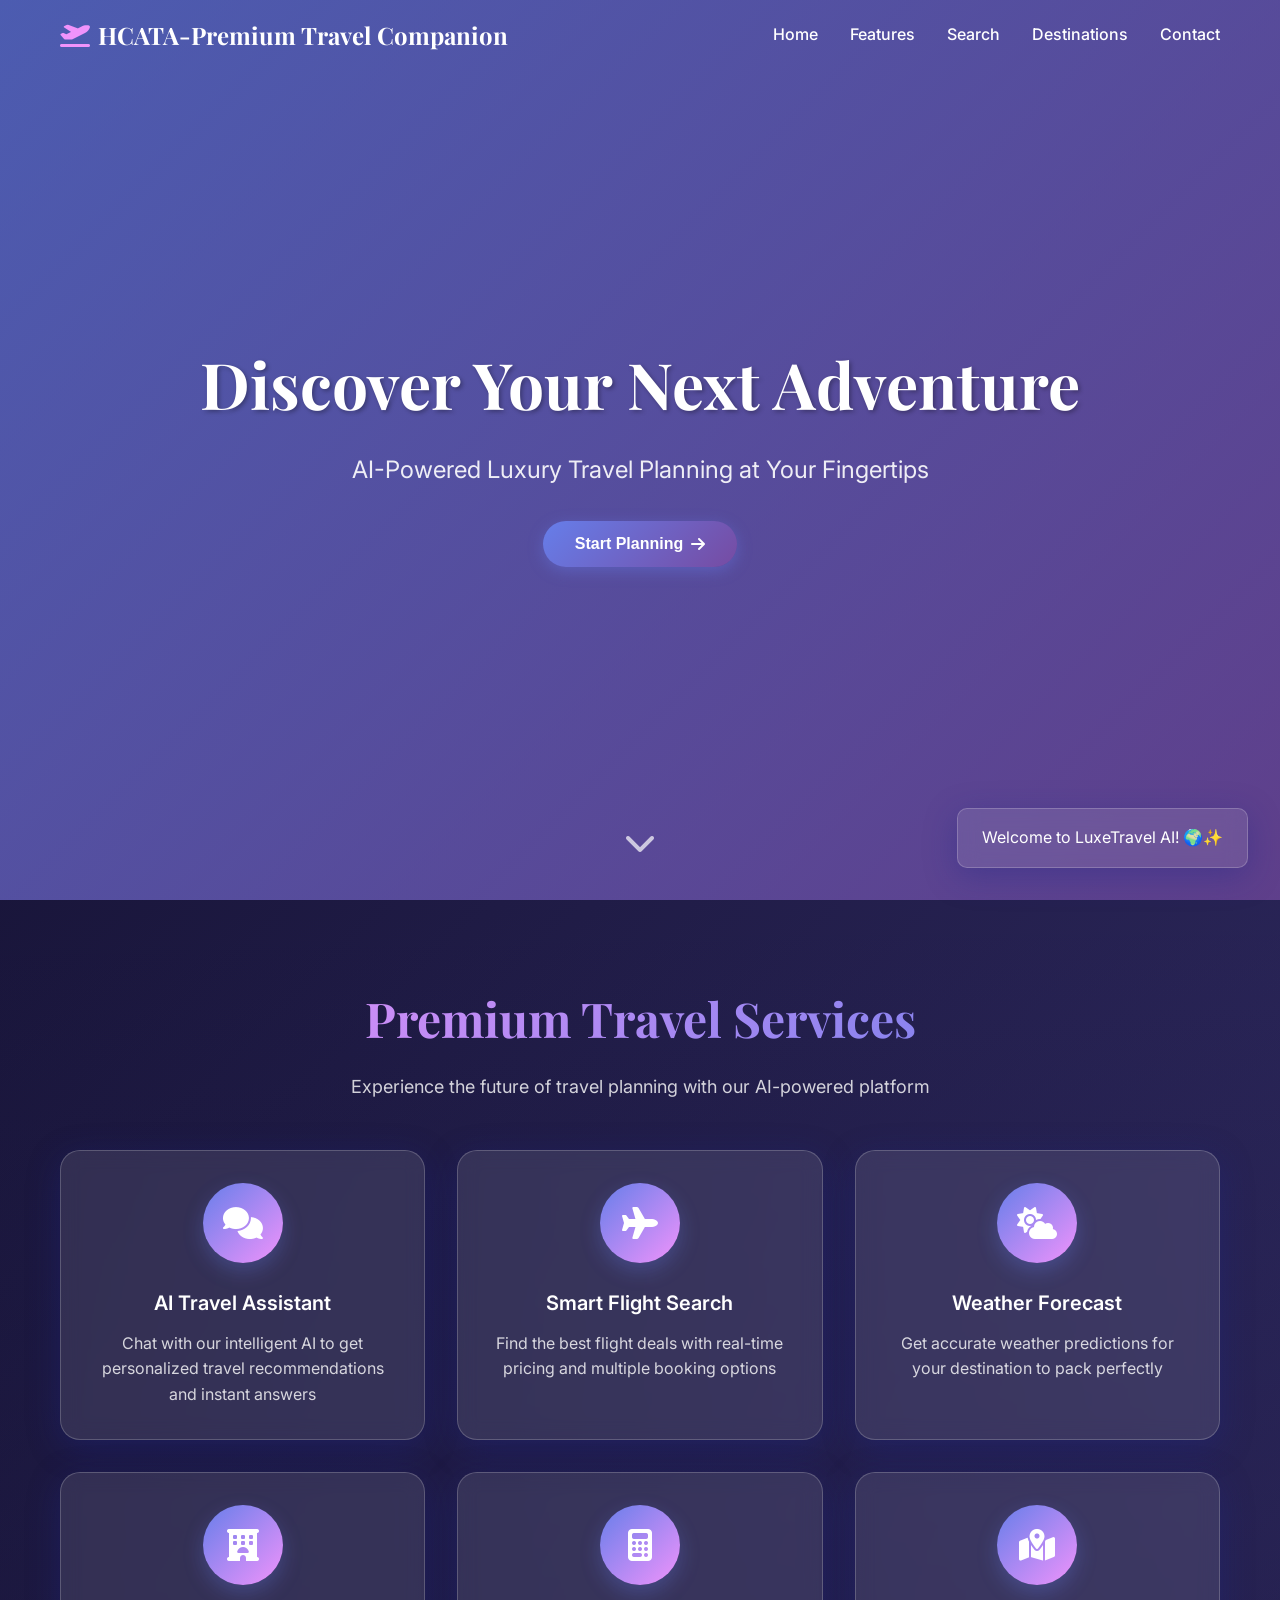
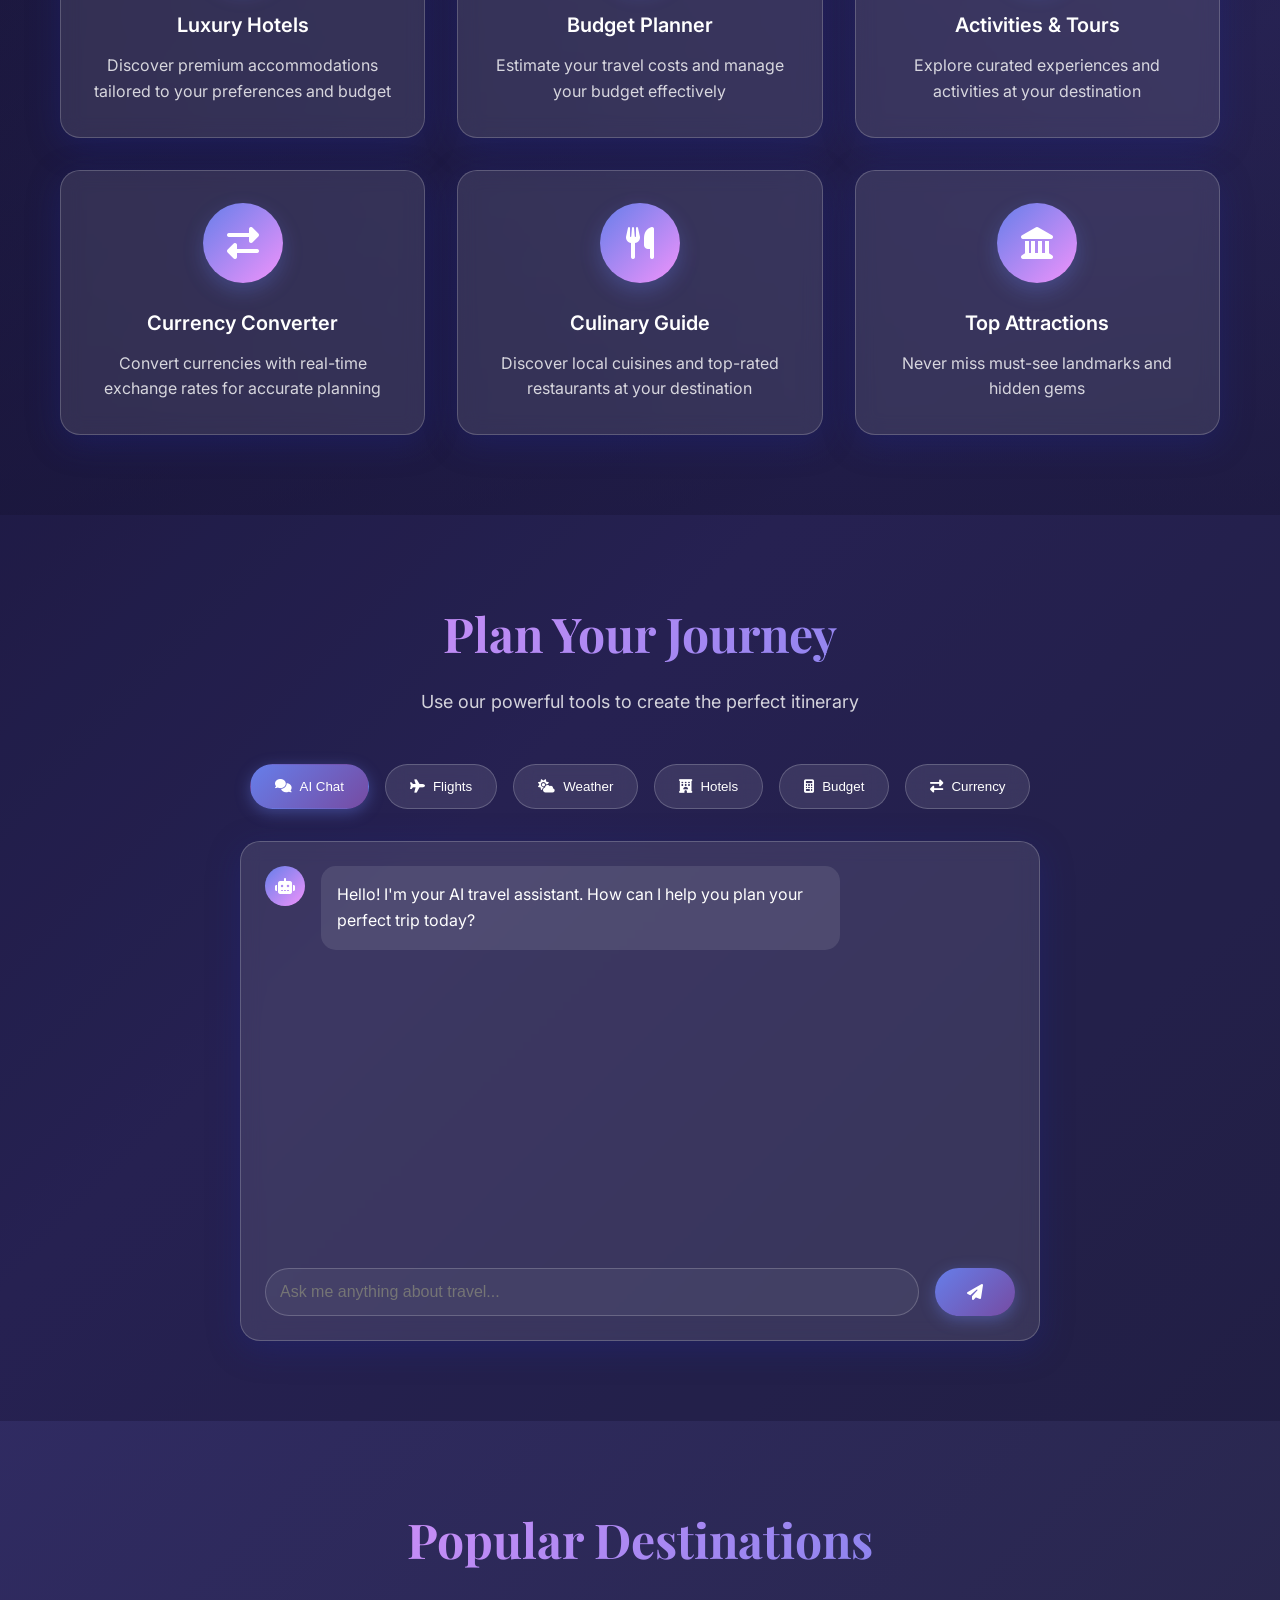
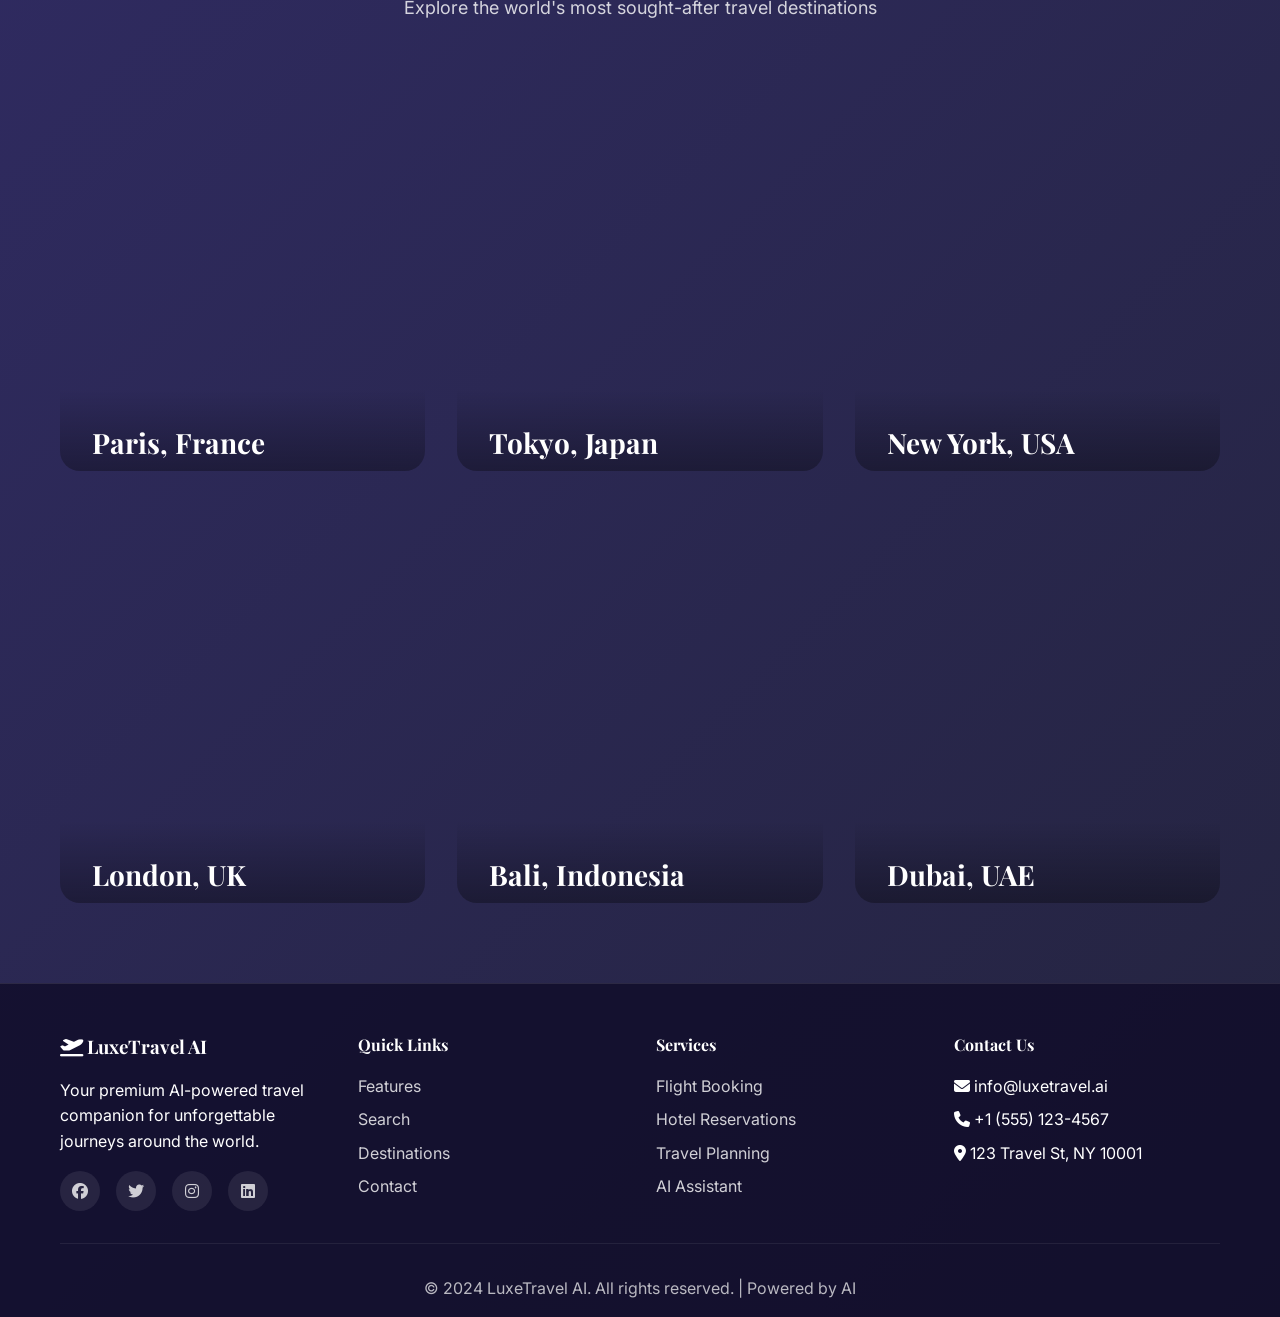
==== index.html @ b3cd2a7c "first commit" ====
<!DOCTYPE html>
<html lang="en">

<head>
    <meta charset="UTF-8">
    <meta name="viewport" content="width=device-width, initial-scale=1.0">
    <title>HCATA- Premium Travel Companion</title>

    <!-- Google Fonts -->
    <link rel="preconnect" href="https://fonts.googleapis.com">
    <link rel="preconnect" href="https://fonts.gstatic.com" crossorigin>
    <link
        href="https://fonts.googleapis.com/css2?family=Playfair+Display:wght@400;500;600;700&family=Inter:wght@300;400;500;600;700&display=swap"
        rel="stylesheet">

    <!-- Font Awesome -->
    <link rel="stylesheet" href="https://cdnjs.cloudflare.com/ajax/libs/font-awesome/6.4.0/css/all.min.css">

    <link rel="stylesheet" href="assets/css/styles.css">
</head>

<body>
    <!-- Navigation -->
    <nav class="navbar" id="navbar">
        <div class="nav-container">
            <div class="nav-logo">
                <i class="fas fa-plane-departure"></i>
                <span>HCATA-Premium Travel Companion</span>
            </div>
            <ul class="nav-menu" id="navMenu">
                <li><a href="#home" class="nav-link">Home</a></li>
                <li><a href="#features" class="nav-link">Features</a></li>
                <li><a href="#search" class="nav-link">Search</a></li>
                <li><a href="#destinations" class="nav-link">Destinations</a></li>
                <li><a href="#contact" class="nav-link">Contact</a></li>
            </ul>
            <div class="nav-toggle" id="navToggle">
                <i class="fas fa-bars"></i>
            </div>
        </div>
    </nav>

    <!-- Hero Section -->
    <section class="hero" id="home">
        <div class="hero-video">
            <video autoplay muted loop playsinline>
                <source src="https://cdn.coverr.co/videos/coverr-aerial-view-of-beautiful-resort-4739/1080p.mp4"
                    type="video/mp4">
            </video>
            <div class="hero-overlay"></div>
        </div>
        <div class="hero-content">
            <h1 class="hero-title">Discover Your Next Adventure</h1>
            <p class="hero-subtitle">AI-Powered Luxury Travel Planning at Your Fingertips</p>
            <button class="btn btn-primary" onclick="scrollToSection('search')">
                Start Planning <i class="fas fa-arrow-right"></i>
            </button>
        </div>
        <div class="scroll-indicator">
            <i class="fas fa-chevron-down"></i>
        </div>
    </section>

    <!-- Features Section -->
    <section class="features" id="features">
        <div class="container">
            <div class="section-header">
                <h2 class="section-title">Premium Travel Services</h2>
                <p class="section-subtitle">Experience the future of travel planning with our AI-powered platform</p>
            </div>

            <div class="features-grid">
                <!-- Chat Agent -->
                <div class="feature-card glass">
                    <div class="feature-icon">
                        <i class="fas fa-comments"></i>
                    </div>
                    <h3>AI Travel Assistant</h3>
                    <p>Chat with our intelligent AI to get personalized travel recommendations and instant answers</p>
                </div>

                <!-- Flight Search -->
                <div class="feature-card glass">
                    <div class="feature-icon">
                        <i class="fas fa-plane"></i>
                    </div>
                    <h3>Smart Flight Search</h3>
                    <p>Find the best flight deals with real-time pricing and multiple booking options</p>
                </div>

                <!-- Weather -->
                <div class="feature-card glass">
                    <div class="feature-icon">
                        <i class="fas fa-cloud-sun"></i>
                    </div>
                    <h3>Weather Forecast</h3>
                    <p>Get accurate weather predictions for your destination to pack perfectly</p>
                </div>

                <!-- Hotels -->
                <div class="feature-card glass">
                    <div class="feature-icon">
                        <i class="fas fa-hotel"></i>
                    </div>
                    <h3>Luxury Hotels</h3>
                    <p>Discover premium accommodations tailored to your preferences and budget</p>
                </div>

                <!-- Budget -->
                <div class="feature-card glass">
                    <div class="feature-icon">
                        <i class="fas fa-calculator"></i>
                    </div>
                    <h3>Budget Planner</h3>
                    <p>Estimate your travel costs and manage your budget effectively</p>
                </div>

                <!-- Activities -->
                <div class="feature-card glass">
                    <div class="feature-icon">
                        <i class="fas fa-map-marked-alt"></i>
                    </div>
                    <h3>Activities & Tours</h3>
                    <p>Explore curated experiences and activities at your destination</p>
                </div>

                <!-- Currency -->
                <div class="feature-card glass">
                    <div class="feature-icon">
                        <i class="fas fa-exchange-alt"></i>
                    </div>
                    <h3>Currency Converter</h3>
                    <p>Convert currencies with real-time exchange rates for accurate planning</p>
                </div>

                <!-- Cuisine -->
                <div class="feature-card glass">
                    <div class="feature-icon">
                        <i class="fas fa-utensils"></i>
                    </div>
                    <h3>Culinary Guide</h3>
                    <p>Discover local cuisines and top-rated restaurants at your destination</p>
                </div>

                <!-- Attractions -->
                <div class="feature-card glass">
                    <div class="feature-icon">
                        <i class="fas fa-landmark"></i>
                    </div>
                    <h3>Top Attractions</h3>
                    <p>Never miss must-see landmarks and hidden gems</p>
                </div>
            </div>
        </div>
    </section>

    <!-- Search Hub Section -->
    <section class="search-hub" id="search">
        <div class="container">
            <div class="section-header">
                <h2 class="section-title">Plan Your Journey</h2>
                <p class="section-subtitle">Use our powerful tools to create the perfect itinerary</p>
            </div>

            <!-- Tab Navigation -->
            <div class="tabs">
                <button class="tab-btn active" data-tab="chat">
                    <i class="fas fa-comments"></i> AI Chat
                </button>
                <button class="tab-btn" data-tab="flights">
                    <i class="fas fa-plane"></i> Flights
                </button>
                <button class="tab-btn" data-tab="weather">
                    <i class="fas fa-cloud-sun"></i> Weather
                </button>
                <button class="tab-btn" data-tab="hotels">
                    <i class="fas fa-hotel"></i> Hotels
                </button>
                <button class="tab-btn" data-tab="budget">
                    <i class="fas fa-calculator"></i> Budget
                </button>
                <button class="tab-btn" data-tab="currency">
                    <i class="fas fa-exchange-alt"></i> Currency
                </button>
            </div>

            <!-- Tab Content -->
            <div class="tab-content-container">
                <!-- Chat Tab -->
                <div class="tab-content active" id="chat-tab">
                    <div class="chat-container glass">
                        <div class="chat-messages" id="chatMessages">
                            <div class="chat-message bot">
                                <div class="message-avatar">
                                    <i class="fas fa-robot"></i>
                                </div>
                                <div class="message-content">
                                    <p>Hello! I'm your AI travel assistant. How can I help you plan your perfect trip
                                        today?</p>
                                </div>
                            </div>
                        </div>
                        <div class="chat-input-container">
                            <input type="text" id="chatInput" placeholder="Ask me anything about travel..."
                                class="chat-input">
                            <button class="btn btn-primary" onclick="sendChatMessage()">
                                <i class="fas fa-paper-plane"></i>
                            </button>
                        </div>
                    </div>
                </div>

                <!-- Flights Tab -->
                <div class="tab-content" id="flights-tab">
                    <div class="search-card glass">
                        <form id="flightForm" onsubmit="searchFlights(event)">
                            <div class="form-grid">
                                <div class="form-group">
                                    <label><i class="fas fa-plane-departure"></i> From</label>
                                    <input type="text" id="flightFrom" placeholder="New York" required>
                                </div>
                                <div class="form-group">
                                    <label><i class="fas fa-plane-arrival"></i> To</label>
                                    <input type="text" id="flightTo" placeholder="Paris" required>
                                </div>
                                <div class="form-group">
                                    <label><i class="fas fa-calendar"></i> Date</label>
                                    <input type="date" id="flightDate" required>
                                </div>
                                <div class="form-group">
                                    <label><i class="fas fa-users"></i> Passengers</label>
                                    <input type="number" id="flightPassengers" value="1" min="1" max="9">
                                </div>
                            </div>
                            <button type="submit" class="btn btn-primary btn-block">
                                <i class="fas fa-search"></i> Search Flights
                            </button>
                        </form>
                        <div id="flightResults" class="results-container"></div>
                    </div>
                </div>

                <!-- Weather Tab -->
                <div class="tab-content" id="weather-tab">
                    <div class="search-card glass">
                        <form id="weatherForm" onsubmit="getWeather(event)">
                            <div class="form-group">
                                <label><i class="fas fa-map-marker-alt"></i> Destination</label>
                                <input type="text" id="weatherCity" placeholder="Enter city name" required>
                            </div>
                            <button type="submit" class="btn btn-primary btn-block">
                                <i class="fas fa-search"></i> Get Weather
                            </button>
                        </form>
                        <div id="weatherResults" class="results-container"></div>
                    </div>
                </div>

                <!-- Hotels Tab -->
                <div class="tab-content" id="hotels-tab">
                    <div class="search-card glass">
                        <form id="hotelForm" onsubmit="searchHotels(event)">
                            <div class="form-grid">
                                <div class="form-group">
                                    <label><i class="fas fa-map-marker-alt"></i> City</label>
                                    <input type="text" id="hotelCity" placeholder="Paris" required>
                                </div>
                                <div class="form-group">
                                    <label><i class="fas fa-calendar-check"></i> Check-in</label>
                                    <input type="date" id="hotelCheckin" required>
                                </div>
                                <div class="form-group">
                                    <label><i class="fas fa-calendar-times"></i> Check-out</label>
                                    <input type="date" id="hotelCheckout" required>
                                </div>
                                <div class="form-group">
                                    <label><i class="fas fa-users"></i> Guests</label>
                                    <input type="number" id="hotelGuests" value="2" min="1" max="10">
                                </div>
                            </div>
                            <button type="submit" class="btn btn-primary btn-block">
                                <i class="fas fa-search"></i> Search Hotels
                            </button>
                        </form>
                        <div id="hotelResults" class="results-container"></div>
                    </div>
                </div>

                <!-- Budget Tab -->
                <div class="tab-content" id="budget-tab">
                    <div class="search-card glass">
                        <form id="budgetForm" onsubmit="calculateBudget(event)">
                            <div class="form-grid">
                                <div class="form-group">
                                    <label><i class="fas fa-map-marker-alt"></i> Destination</label>
                                    <input type="text" id="budgetDest" placeholder="Paris" required>
                                </div>
                                <div class="form-group">
                                    <label><i class="fas fa-calendar"></i> Days</label>
                                    <input type="number" id="budgetDays" value="7" min="1" max="30">
                                </div>
                                <div class="form-group full-width">
                                    <label><i class="fas fa-star"></i> Budget Level</label>
                                    <select id="budgetLevel">
                                        <option value="Budget">Budget</option>
                                        <option value="Moderate" selected>Moderate</option>
                                        <option value="Luxury">Luxury</option>
                                    </select>
                                </div>
                            </div>
                            <button type="submit" class="btn btn-primary btn-block">
                                <i class="fas fa-calculator"></i> Calculate Budget
                            </button>
                        </form>
                        <div id="budgetResults" class="results-container"></div>
                    </div>
                </div>

                <!-- Currency Tab -->
                <div class="tab-content" id="currency-tab">
                    <div class="search-card glass">
                        <form id="currencyForm" onsubmit="convertCurrency(event)">
                            <div class="form-grid">
                                <div class="form-group">
                                    <label><i class="fas fa-dollar-sign"></i> Amount</label>
                                    <input type="number" id="currencyAmount" value="100" min="0" step="0.01" required>
                                </div>
                                <div class="form-group">
                                    <label><i class="fas fa-money-bill"></i> From</label>
                                    <select id="currencyFrom">
                                        <option value="USD" selected>USD</option>
                                        <option value="EUR">EUR</option>
                                        <option value="GBP">GBP</option>
                                        <option value="JPY">JPY</option>
                                        <option value="INR">INR</option>
                                        <option value="AUD">AUD</option>
                                        <option value="CAD">CAD</option>
                                    </select>
                                </div>
                                <div class="form-group">
                                    <label><i class="fas fa-exchange-alt"></i> To</label>
                                    <select id="currencyTo">
                                        <option value="USD">USD</option>
                                        <option value="EUR" selected>EUR</option>
                                        <option value="GBP">GBP</option>
                                        <option value="JPY">JPY</option>
                                        <option value="INR">INR</option>
                                        <option value="AUD">AUD</option>
                                        <option value="CAD">CAD</option>
                                    </select>
                                </div>
                            </div>
                            <button type="submit" class="btn btn-primary btn-block">
                                <i class="fas fa-exchange-alt"></i> Convert
                            </button>
                        </form>
                        <div id="currencyResults" class="results-container"></div>
                    </div>
                </div>
            </div>
        </div>
    </section>

    <!-- Destinations Section -->
    <section class="destinations" id="destinations">
        <div class="container">
            <div class="section-header">
                <h2 class="section-title">Popular Destinations</h2>
                <p class="section-subtitle">Explore the world's most sought-after travel destinations</p>
            </div>

            <div class="destinations-grid">
                <div class="destination-card"
                    style="background-image: url('https://images.unsplash.com/photo-1502602898657-3e91760cbb34?w=800');">
                    <div class="destination-overlay">
                        <h3>Paris, France</h3>
                        <p>The City of Light</p>
                        <button class="btn btn-secondary" onclick="exploreDestination('Paris')">Explore</button>
                    </div>
                </div>

                <div class="destination-card"
                    style="background-image: url('https://images.unsplash.com/photo-1513407030348-c983a97b98d8?w=800');">
                    <div class="destination-overlay">
                        <h3>Tokyo, Japan</h3>
                        <p>Where Tradition Meets Future</p>
                        <button class="btn btn-secondary" onclick="exploreDestination('Tokyo')">Explore</button>
                    </div>
                </div>

                <div class="destination-card"
                    style="background-image: url('https://images.unsplash.com/photo-1485738422979-f5c462d49f74?w=800');">
                    <div class="destination-overlay">
                        <h3>New York, USA</h3>
                        <p>The City That Never Sleeps</p>
                        <button class="btn btn-secondary" onclick="exploreDestination('New York')">Explore</button>
                    </div>
                </div>

                <div class="destination-card"
                    style="background-image: url('https://images.unsplash.com/photo-1513635269975-59663e0ac1ad?w=800');">
                    <div class="destination-overlay">
                        <h3>London, UK</h3>
                        <p>Royal Heritage & Modern Culture</p>
                        <button class="btn btn-secondary" onclick="exploreDestination('London')">Explore</button>
                    </div>
                </div>

                <div class="destination-card"
                    style="background-image: url('https://images.unsplash.com/photo-1537996194471-e657df975ab4?w=800');">
                    <div class="destination-overlay">
                        <h3>Bali, Indonesia</h3>
                        <p>Tropical Paradise</p>
                        <button class="btn btn-secondary" onclick="exploreDestination('Bali')">Explore</button>
                    </div>
                </div>

                <div class="destination-card"
                    style="background-image: url('https://images.unsplash.com/photo-1512453979798-5ea266f8880c?w=800');">
                    <div class="destination-overlay">
                        <h3>Dubai, UAE</h3>
                        <p>Luxury & Innovation</p>
                        <button class="btn btn-secondary" onclick="exploreDestination('Dubai')">Explore</button>
                    </div>
                </div>
            </div>
        </div>
    </section>

    <!-- Footer -->
    <footer class="footer" id="contact">
        <div class="container">
            <div class="footer-content">
                <div class="footer-section">
                    <h3><i class="fas fa-plane-departure"></i> LuxeTravel AI</h3>
                    <p>Your premium AI-powered travel companion for unforgettable journeys around the world.</p>
                    <div class="social-links">
                        <a href="#"><i class="fab fa-facebook"></i></a>
                        <a href="#"><i class="fab fa-twitter"></i></a>
                        <a href="#"><i class="fab fa-instagram"></i></a>
                        <a href="#"><i class="fab fa-linkedin"></i></a>
                    </div>
                </div>

                <div class="footer-section">
                    <h4>Quick Links</h4>
                    <ul>
                        <li><a href="#features">Features</a></li>
                        <li><a href="#search">Search</a></li>
                        <li><a href="#destinations">Destinations</a></li>
                        <li><a href="#contact">Contact</a></li>
                    </ul>
                </div>

                <div class="footer-section">
                    <h4>Services</h4>
                    <ul>
                        <li><a href="#search">Flight Booking</a></li>
                        <li><a href="#search">Hotel Reservations</a></li>
                        <li><a href="#search">Travel Planning</a></li>
                        <li><a href="#search">AI Assistant</a></li>
                    </ul>
                </div>

                <div class="footer-section">
                    <h4>Contact Us</h4>
                    <ul>
                        <li><i class="fas fa-envelope"></i> info@luxetravel.ai</li>
                        <li><i class="fas fa-phone"></i> +1 (555) 123-4567</li>
                        <li><i class="fas fa-map-marker-alt"></i> 123 Travel St, NY 10001</li>
                    </ul>
                </div>
            </div>

            <div class="footer-bottom">
                <p>&copy; 2024 LuxeTravel AI. All rights reserved. | Powered by AI</p>
            </div>
        </div>
    </footer>

    <!-- Loading Overlay -->
    <div class="loading-overlay" id="loadingOverlay">
        <div class="loader"></div>
    </div>

    <!-- Toast Notification -->
    <div class="toast" id="toast"></div>

    <script src="assets/js/app.js"></script>
</body>

</html>
---- assets/css/styles.css ----
/* ==================== CSS Variables ==================== */
:root {
    --primary-color: #667eea;
    --secondary-color: #764ba2;
    --accent-color: #f093fb;
    --dark-bg: #0f0c29;
    --dark-purple: #1a1a2e;
    --text-light: #ffffff;
    --text-dark: #333333;
    --glass-bg: rgba(255, 255, 255, 0.1);
    --glass-border: rgba(255, 255, 255, 0.2);
    --shadow: 0 8px 32px 0 rgba(31, 38, 135, 0.37);
    --transition: all 0.3s cubic-bezier(0.4, 0, 0.2, 1);
}

/* ==================== Reset & Base ==================== */
* {
    margin: 0;
    padding: 0;
    box-sizing: border-box;
}

html {
    scroll-behavior: smooth;
}

body {
    font-family: 'Inter', sans-serif;
    background: linear-gradient(135deg, #0f0c29 0%, #302b63 50%, #24243e 100%);
    color: var(--text-light);
    line-height: 1.6;
    overflow-x: hidden;
}

.container {
    max-width: 1200px;
    margin: 0 auto;
    padding: 0 20px;
}

/* ==================== Glassmorphism ==================== */
.glass {
    background: var(--glass-bg);
    backdrop-filter: blur(10px);
    -webkit-backdrop-filter: blur(10px);
    border: 1px solid var(--glass-border);
    box-shadow: var(--shadow);
}

/* ==================== Navigation ==================== */
.navbar {
    position: fixed;
    top: 0;
    left: 0;
    right: 0;
    z-index: 1000;
    padding: 1rem 0;
    transition: var(--transition);
    background: transparent;
}

.navbar.scrolled {
    background: rgba(15, 12, 41, 0.95);
    backdrop-filter: blur(10px);
    box-shadow: 0 4px 20px rgba(0, 0, 0, 0.3);
}

.nav-container {
    max-width: 1200px;
    margin: 0 auto;
    padding: 0 20px;
    display: flex;
    justify-content: space-between;
    align-items: center;
}

.nav-logo {
    font-family: 'Playfair Display', serif;
    font-size: 1.5rem;
    font-weight: 700;
    display: flex;
    align-items: center;
    gap: 0.5rem;
    color: var(--text-light);
}

.nav-logo i {
    color: var(--accent-color);
}

.nav-menu {
    display: flex;
    list-style: none;
    gap: 2rem;
}

.nav-link {
    color: var(--text-light);
    text-decoration: none;
    font-weight: 500;
    transition: var(--transition);
    position: relative;
}

.nav-link::after {
    content: '';
    position: absolute;
    bottom: -5px;
    left: 0;
    width: 0;
    height: 2px;
    background: linear-gradient(90deg, var(--primary-color), var(--accent-color));
    transition: var(--transition);
}

.nav-link:hover::after {
    width: 100%;
}

.nav-toggle {
    display: none;
    font-size: 1.5rem;
    cursor: pointer;
}

/* ==================== Hero Section ==================== */
.hero {
    position: relative;
    height: 100vh;
    display: flex;
    align-items: center;
    justify-content: center;
    overflow: hidden;
}

.hero-video {
    position: absolute;
    top: 0;
    left: 0;
    width: 100%;
    height: 100%;
    z-index: 0;
}

.hero-video video {
    width: 100%;
    height: 100%;
    object-fit: cover;
}

.hero-overlay {
    position: absolute;
    top: 0;
    left: 0;
    width: 100%;
    height: 100%;
    background: linear-gradient(135deg, rgba(102, 126, 234, 0.7) 0%, rgba(118, 75, 162, 0.7) 100%);
}

.hero-content {
    position: relative;
    z-index: 1;
    text-align: center;
    padding: 2rem;
    animation: fadeInUp 1s ease-out;
}

.hero-title {
    font-family: 'Playfair Display', serif;
    font-size: clamp(2.5rem, 6vw, 4rem);
    font-weight: 700;
    margin-bottom: 1rem;
    text-shadow: 2px 2px 4px rgba(0, 0, 0, 0.3);
}

.hero-subtitle {
    font-size: clamp(1rem, 2vw, 1.5rem);
    margin-bottom: 2rem;
    opacity: 0.9;
}

.scroll-indicator {
    position: absolute;
    bottom: 2rem;
    left: 50%;
    transform: translateX(-50%);
    animation: bounce 2s infinite;
    font-size: 2rem;
    opacity: 0.7;
}

/* ==================== Buttons ==================== */
.btn {
    padding: 0.875rem 2rem;
    border: none;
    border-radius: 50px;
    font-size: 1rem;
    font-weight: 600;
    cursor: pointer;
    transition: var(--transition);
    display: inline-flex;
    align-items: center;
    gap: 0.5rem;
    text-decoration: none;
}

.btn-primary {
    background: linear-gradient(135deg, var(--primary-color), var(--secondary-color));
    color: var(--text-light);
    box-shadow: 0 4px 15px rgba(102, 126, 234, 0.4);
}

.btn-primary:hover {
    transform: translateY(-2px);
    box-shadow: 0 6px 20px rgba(102, 126, 234, 0.6);
}

.btn-secondary {
    background: rgba(255, 255, 255, 0.2);
    color: var(--text-light);
    backdrop-filter: blur(10px);
    border: 1px solid rgba(255, 255, 255, 0.3);
}

.btn-secondary:hover {
    background: rgba(255, 255, 255, 0.3);
    transform: translateY(-2px);
}

.btn-block {
    width: 100%;
    justify-content: center;
}

/* ==================== Sections ==================== */
section {
    padding: 5rem 0;
}

.section-header {
    text-align: center;
    margin-bottom: 3rem;
}

.section-title {
    font-family: 'Playfair Display', serif;
    font-size: clamp(2rem, 4vw, 3rem);
    margin-bottom: 1rem;
    background: linear-gradient(135deg, var(--accent-color), var(--primary-color));
    -webkit-background-clip: text;
    -webkit-text-fill-color: transparent;
    background-clip: text;
}

.section-subtitle {
    font-size: 1.125rem;
    opacity: 0.8;
    max-width: 600px;
    margin: 0 auto;
}

/* ==================== Features Section ==================== */
.features {
    background: linear-gradient(180deg, transparent 0%, rgba(15, 12, 41, 0.5) 100%);
}

.features-grid {
    display: grid;
    grid-template-columns: repeat(auto-fit, minmax(280px, 1fr));
    gap: 2rem;
}

.feature-card {
    padding: 2rem;
    border-radius: 20px;
    text-align: center;
    transition: var(--transition);
    cursor: pointer;
}

.feature-card:hover {
    transform: translateY(-10px);
    background: rgba(255, 255, 255, 0.15);
}

.feature-icon {
    width: 80px;
    height: 80px;
    margin: 0 auto 1.5rem;
    background: linear-gradient(135deg, var(--primary-color), var(--accent-color));
    border-radius: 50%;
    display: flex;
    align-items: center;
    justify-content: center;
    font-size: 2rem;
    box-shadow: 0 8px 20px rgba(102, 126, 234, 0.3);
}

.feature-card h3 {
    font-size: 1.25rem;
    margin-bottom: 0.75rem;
    font-weight: 600;
}

.feature-card p {
    opacity: 0.8;
    line-height: 1.6;
}

/* ==================== Search Hub ==================== */
.search-hub {
    background: rgba(15, 12, 41, 0.3);
}

.tabs {
    display: flex;
    gap: 1rem;
    margin-bottom: 2rem;
    flex-wrap: wrap;
    justify-content: center;
}

.tab-btn {
    padding: 0.875rem 1.5rem;
    background: var(--glass-bg);
    border: 1px solid var(--glass-border);
    border-radius: 50px;
    color: var(--text-light);
    cursor: pointer;
    transition: var(--transition);
    font-weight: 500;
    display: flex;
    align-items: center;
    gap: 0.5rem;
    backdrop-filter: blur(10px);
}

.tab-btn:hover {
    background: rgba(255, 255, 255, 0.15);
}

.tab-btn.active {
    background: linear-gradient(135deg, var(--primary-color), var(--secondary-color));
    border-color: transparent;
    box-shadow: 0 4px 15px rgba(102, 126, 234, 0.4);
}

.tab-content-container {
    min-height: 400px;
}

.tab-content {
    display: none;
    animation: fadeIn 0.5s ease-out;
}

.tab-content.active {
    display: block;
}

.search-card {
    padding: 2rem;
    border-radius: 20px;
    max-width: 800px;
    margin: 0 auto;
}

/* ==================== Forms ==================== */
.form-grid {
    display: grid;
    grid-template-columns: repeat(auto-fit, minmax(200px, 1fr));
    gap: 1.5rem;
    margin-bottom: 1.5rem;
}

.form-group {
    display: flex;
    flex-direction: column;
}

.form-group.full-width {
    grid-column: 1 / -1;
}

.form-group label {
    margin-bottom: 0.5rem;
    font-weight: 500;
    display: flex;
    align-items: center;
    gap: 0.5rem;
}

.form-group input,
.form-group select {
    padding: 0.875rem;
    border: 1px solid rgba(255, 255, 255, 0.2);
    border-radius: 10px;
    background: rgba(255, 255, 255, 0.05);
    color: var(--text-light);
    font-size: 1rem;
    transition: var(--transition);
}

.form-group input:focus,
.form-group select:focus {
    outline: none;
    border-color: var(--primary-color);
    background: rgba(255, 255, 255, 0.1);
}

.form-group input::placeholder {
    color: rgba(255, 255, 255, 0.5);
}

/* ==================== Chat ==================== */
.chat-container {
    padding: 1.5rem;
    border-radius: 20px;
    max-width: 800px;
    margin: 0 auto;
    height: 500px;
    display: flex;
    flex-direction: column;
}

.chat-messages {
    flex: 1;
    overflow-y: auto;
    margin-bottom: 1rem;
    padding-right: 0.5rem;
}

.chat-message {
    display: flex;
    gap: 1rem;
    margin-bottom: 1rem;
    animation: slideIn 0.3s ease-out;
}

.chat-message.user {
    flex-direction: row-reverse;
}

.message-avatar {
    width: 40px;
    height: 40px;
    border-radius: 50%;
    background: linear-gradient(135deg, var(--primary-color), var(--accent-color));
    display: flex;
    align-items: center;
    justify-content: center;
    flex-shrink: 0;
}

.message-content {
    background: rgba(255, 255, 255, 0.1);
    padding: 1rem;
    border-radius: 15px;
    max-width: 70%;
}

.chat-message.user .message-content {
    background: linear-gradient(135deg, var(--primary-color), var(--secondary-color));
}

.chat-input-container {
    display: flex;
    gap: 1rem;
}

.chat-input {
    flex: 1;
    padding: 0.875rem;
    border: 1px solid rgba(255, 255, 255, 0.2);
    border-radius: 50px;
    background: rgba(255, 255, 255, 0.05);
    color: var(--text-light);
    font-size: 1rem;
}

.chat-input:focus {
    outline: none;
    border-color: var(--primary-color);
}

/* ==================== Results ==================== */
.results-container {
    margin-top: 2rem;
}

.result-card {
    background: rgba(255, 255, 255, 0.05);
    padding: 1.5rem;
    border-radius: 15px;
    margin-bottom: 1rem;
    border: 1px solid rgba(255, 255, 255, 0.1);
    transition: var(--transition);
}

.result-card:hover {
    background: rgba(255, 255, 255, 0.1);
    transform: translateX(5px);
}

.result-header {
    display: flex;
    justify-content: space-between;
    align-items: center;
    margin-bottom: 1rem;
}

.result-title {
    font-size: 1.25rem;
    font-weight: 600;
}

.result-price {
    font-size: 1.5rem;
    font-weight: 700;
    color: var(--accent-color);
}

.result-details {
    display: grid;
    grid-template-columns: repeat(auto-fit, minmax(150px, 1fr));
    gap: 1rem;
}

.result-detail {
    display: flex;
    align-items: center;
    gap: 0.5rem;
    opacity: 0.9;
}

/* ==================== Destinations ==================== */
.destinations-grid {
    display: grid;
    grid-template-columns: repeat(auto-fit, minmax(300px, 1fr));
    gap: 2rem;
}

.destination-card {
    height: 400px;
    border-radius: 20px;
    background-size: cover;
    background-position: center;
    position: relative;
    overflow: hidden;
    cursor: pointer;
    transition: var(--transition);
}

.destination-card:hover {
    transform: scale(1.05);
}

.destination-overlay {
    position: absolute;
    bottom: 0;
    left: 0;
    right: 0;
    padding: 2rem;
    background: linear-gradient(to top, rgba(0, 0, 0, 0.8), transparent);
    transform: translateY(60%);
    transition: var(--transition);
}

.destination-card:hover .destination-overlay {
    transform: translateY(0);
}

.destination-overlay h3 {
    font-family: 'Playfair Display', serif;
    font-size: 1.75rem;
    margin-bottom: 0.5rem;
}

.destination-overlay p {
    margin-bottom: 1rem;
    opacity: 0.9;
}

/* ==================== Footer ==================== */
.footer {
    background: rgba(15, 12, 41, 0.8);
    padding: 3rem 0 1rem;
    border-top: 1px solid rgba(255, 255, 255, 0.1);
}

.footer-content {
    display: grid;
    grid-template-columns: repeat(auto-fit, minmax(250px, 1fr));
    gap: 2rem;
    margin-bottom: 2rem;
}

.footer-section h3,
.footer-section h4 {
    margin-bottom: 1rem;
    font-family: 'Playfair Display', serif;
}

.footer-section ul {
    list-style: none;
}

.footer-section ul li {
    margin-bottom: 0.5rem;
}

.footer-section a {
    color: var(--text-light);
    text-decoration: none;
    opacity: 0.8;
    transition: var(--transition);
}

.footer-section a:hover {
    opacity: 1;
    color: var(--accent-color);
}

.social-links {
    display: flex;
    gap: 1rem;
    margin-top: 1rem;
}

.social-links a {
    width: 40px;
    height: 40px;
    border-radius: 50%;
    background: rgba(255, 255, 255, 0.1);
    display: flex;
    align-items: center;
    justify-content: center;
    transition: var(--transition);
}

.social-links a:hover {
    background: linear-gradient(135deg, var(--primary-color), var(--accent-color));
    transform: translateY(-3px);
}

.footer-bottom {
    text-align: center;
    padding-top: 2rem;
    border-top: 1px solid rgba(255, 255, 255, 0.1);
    opacity: 0.7;
}

/* ==================== Loading & Toast ==================== */
.loading-overlay {
    position: fixed;
    top: 0;
    left: 0;
    right: 0;
    bottom: 0;
    background: rgba(15, 12, 41, 0.9);
    display: none;
    align-items: center;
    justify-content: center;
    z-index: 9999;
}

.loading-overlay.show {
    display: flex;
}

.loader {
    width: 50px;
    height: 50px;
    border: 4px solid rgba(255, 255, 255, 0.1);
    border-top-color: var(--accent-color);
    border-radius: 50%;
    animation: spin 1s linear infinite;
}

.toast {
    position: fixed;
    bottom: 2rem;
    right: 2rem;
    padding: 1rem 1.5rem;
    background: var(--glass-bg);
    backdrop-filter: blur(10px);
    border: 1px solid var(--glass-border);
    border-radius: 10px;
    box-shadow: var(--shadow);
    transform: translateX(400px);
    transition: var(--transition);
    z-index: 9998;
}

.toast.show {
    transform: translateX(0);
}

/* ==================== Animations ==================== */
@keyframes fadeInUp {
    from {
        opacity: 0;
        transform: translateY(30px);
    }
    to {
        opacity: 1;
        transform: translateY(0);
    }
}

@keyframes fadeIn {
    from {
        opacity: 0;
    }
    to {
        opacity: 1;
    }
}

@keyframes slideIn {
    from {
        opacity: 0;
        transform: translateX(-20px);
    }
    to {
        opacity: 1;
        transform: translateX(0);
    }
}

@keyframes bounce {
    0%, 20%, 50%, 80%, 100% {
        transform: translateY(0) translateX(-50%);
    }
    40% {
        transform: translateY(-20px) translateX(-50%);
    }
    60% {
        transform: translateY(-10px) translateX(-50%);
    }
}

@keyframes spin {
    to {
        transform: rotate(360deg);
    }
}

/* ==================== Responsive Design ==================== */
@media (max-width: 768px) {
    .nav-menu {
        position: fixed;
        top: 70px;
        left: -100%;
        flex-direction: column;
        background: rgba(15, 12, 41, 0.98);
        width: 100%;
        padding: 2rem;
        transition: var(--transition);
        backdrop-filter: blur(10px);
    }

    .nav-menu.active {
        left: 0;
    }

    .nav-toggle {
        display: block;
    }

    .features-grid,
    .destinations-grid {
        grid-template-columns: 1fr;
    }

    .form-grid {
        grid-template-columns: 1fr;
    }

    .tabs {
        overflow-x: auto;
        justify-content: flex-start;
        padding-bottom: 0.5rem;
    }

    .tab-btn {
        white-space: nowrap;
    }

    .chat-container {
        height: 400px;
    }

    .message-content {
        max-width: 85%;
    }

    .hero-title {
        font-size: 2rem;
    }

    .hero-subtitle {
        font-size: 1rem;
    }
}

@media (max-width: 480px) {
    .container {
        padding: 0 15px;
    }

    section {
        padding: 3rem 0;
    }

    .destination-card {
        height: 300px;
    }

    .footer-content {
        grid-template-columns: 1fr;
    }
}

/* ==================== Scrollbar ==================== */
::-webkit-scrollbar {
    width: 10px;
}

::-webkit-scrollbar-track {
    background: rgba(255, 255, 255, 0.05);
}

::-webkit-scrollbar-thumb {
    background: linear-gradient(135deg, var(--primary-color), var(--accent-color));
    border-radius: 5px;
}

::-webkit-scrollbar-thumb:hover {
    background: linear-gradient(135deg, var(--accent-color), var(--primary-color));
}
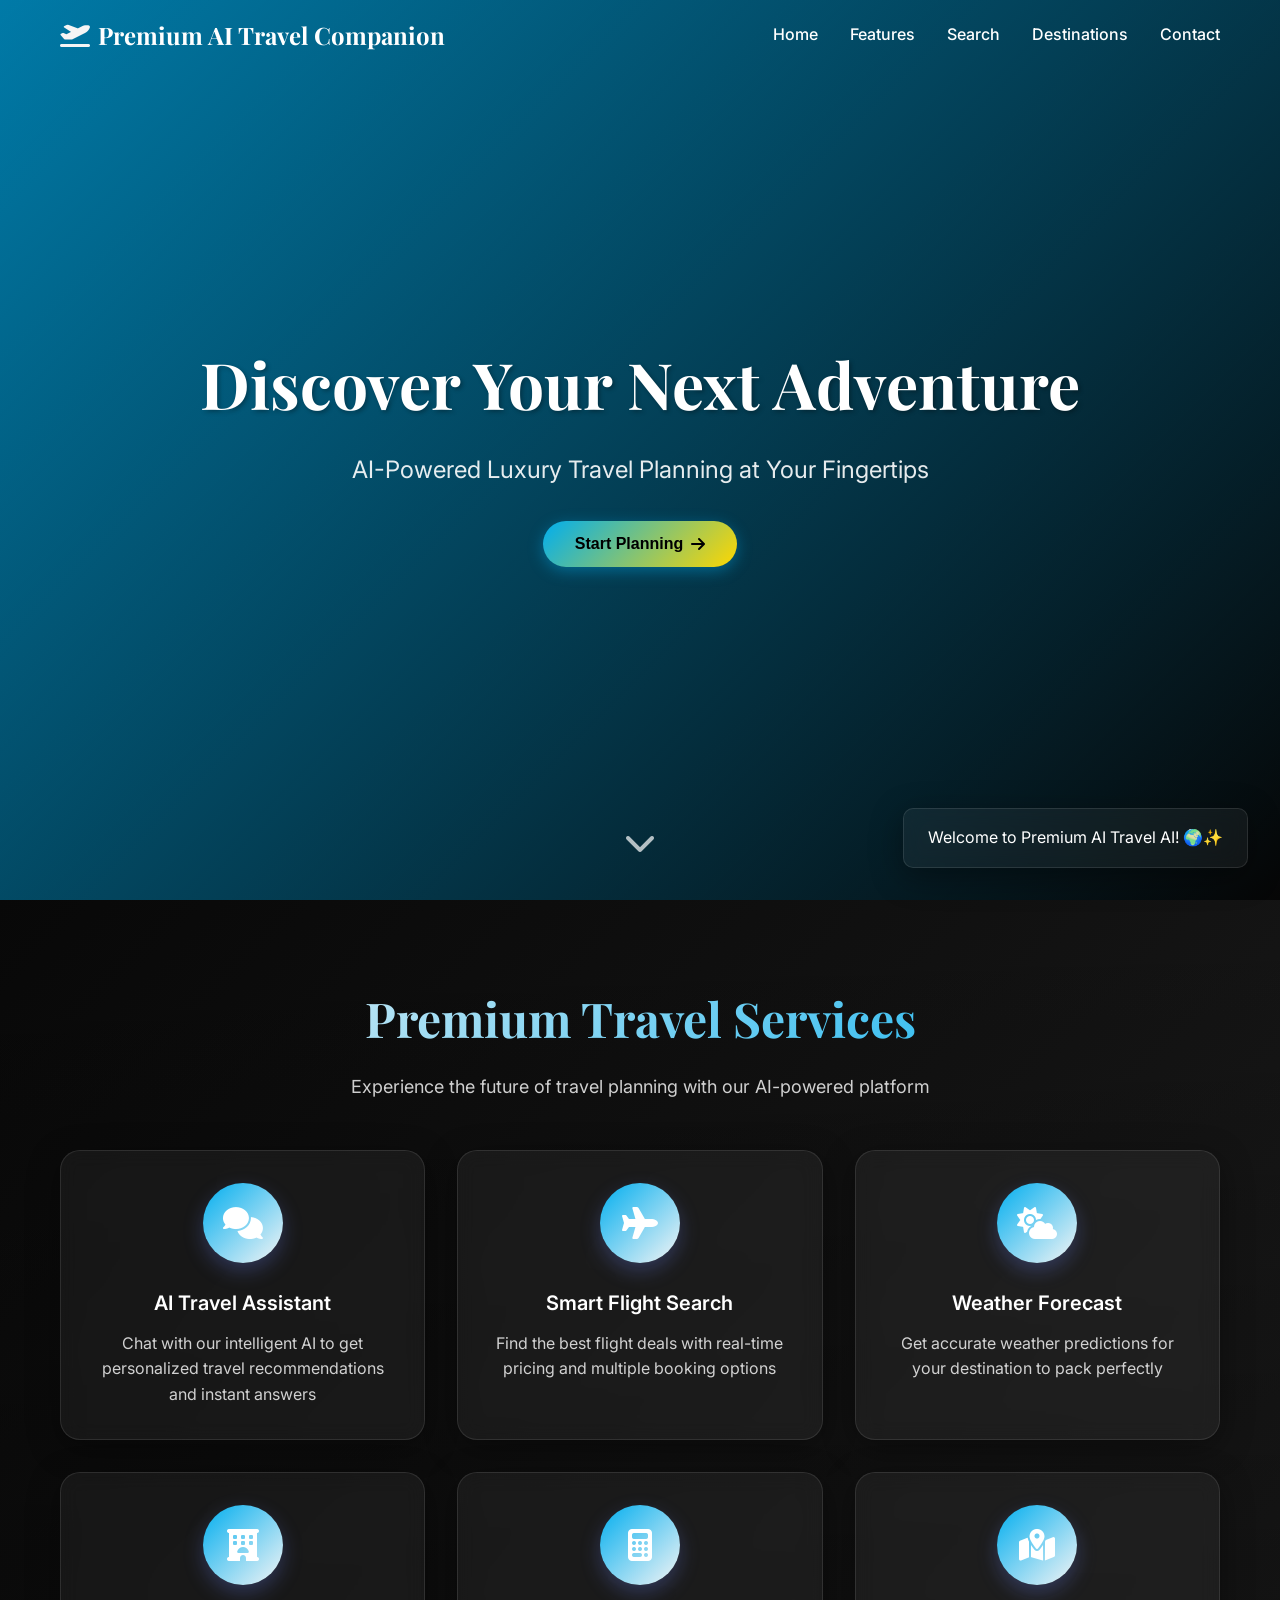
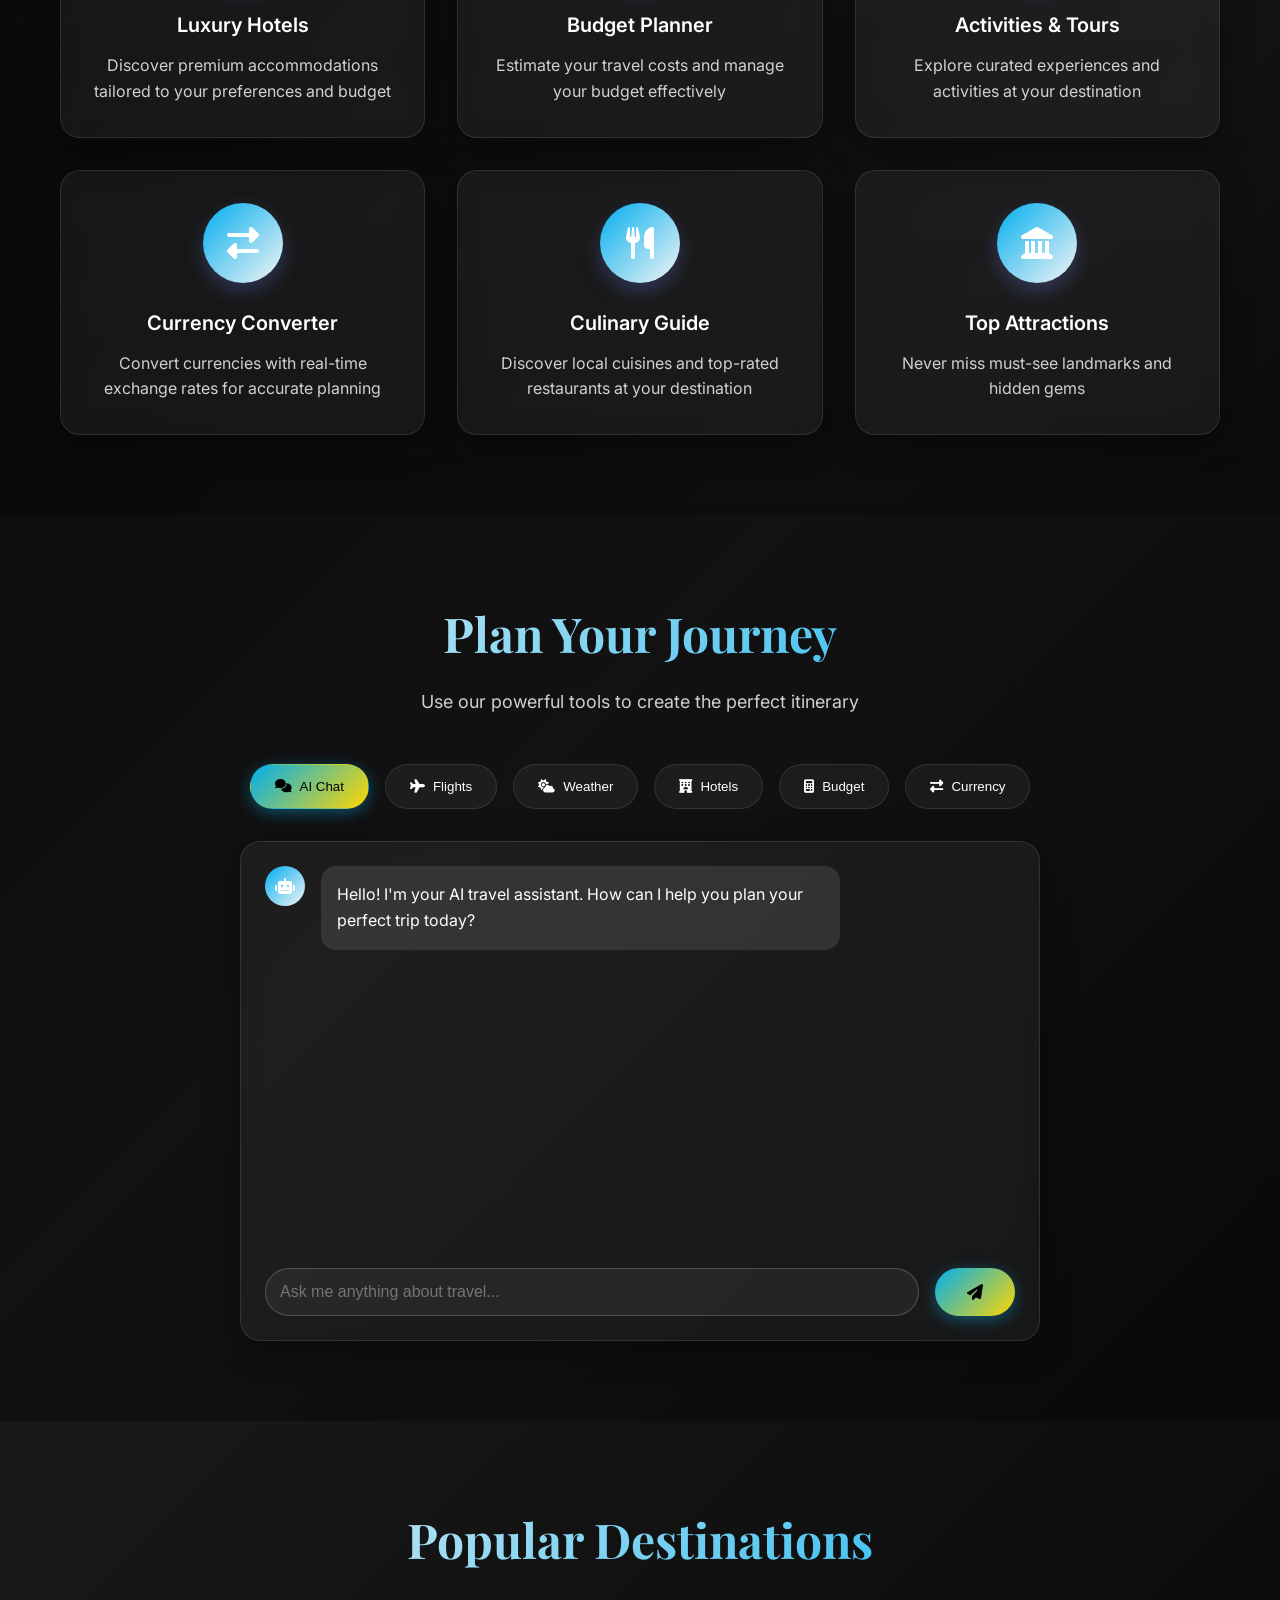
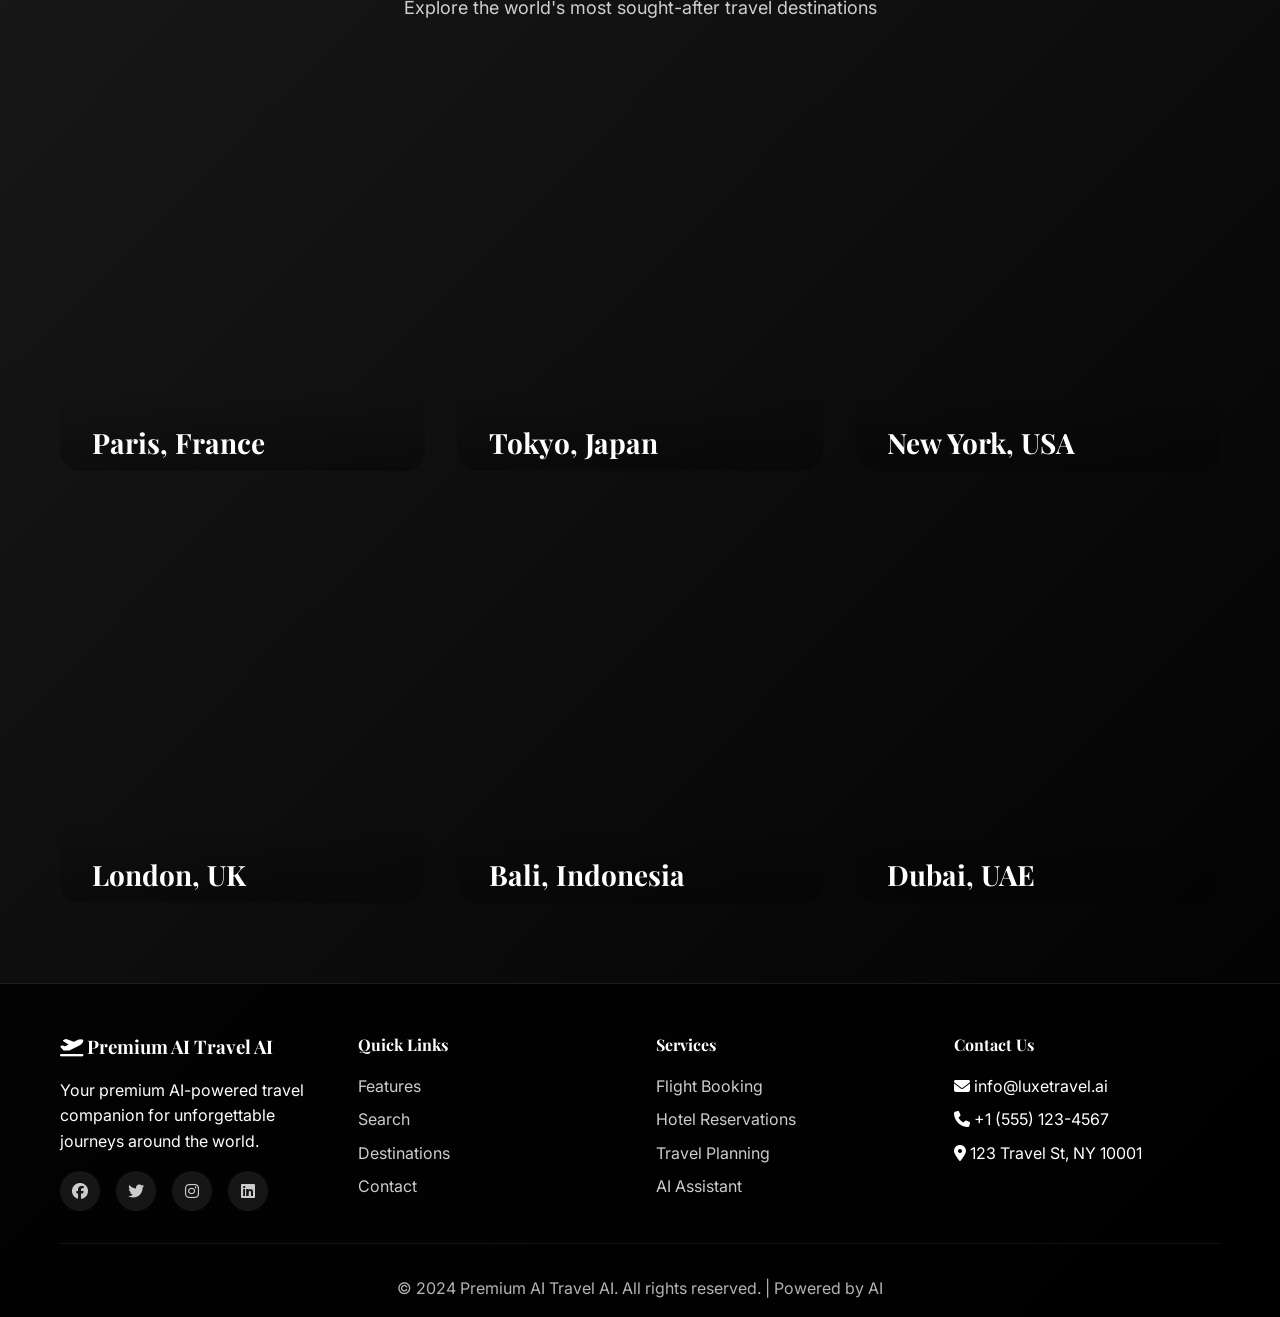
==== commit 993b65eb: "Set logo.png, removed HCATA, and standardized branding across all pages" ====
--- a/index.html
+++ b/index.html
@@ -4,7 +4,7 @@
 <head>
     <meta charset="UTF-8">
     <meta name="viewport" content="width=device-width, initial-scale=1.0">
-    <title>HCATA- Premium Travel Companion</title>
+    <title>Premium AI Travel- Premium Travel Companion</title>
 
     <!-- Google Fonts -->
     <link rel="preconnect" href="https://fonts.googleapis.com">
@@ -25,7 +25,7 @@
         <div class="nav-container">
             <div class="nav-logo">
                 <i class="fas fa-plane-departure"></i>
-                <span>HCATA-Premium Travel Companion</span>
+                <span>Premium AI Travel Companion</span>
             </div>
             <ul class="nav-menu" id="navMenu">
                 <li><a href="#home" class="nav-link">Home</a></li>
@@ -432,7 +432,7 @@
         <div class="container">
             <div class="footer-content">
                 <div class="footer-section">
-                    <h3><i class="fas fa-plane-departure"></i> LuxeTravel AI</h3>
+                    <h3><i class="fas fa-plane-departure"></i> Premium AI Travel AI</h3>
                     <p>Your premium AI-powered travel companion for unforgettable journeys around the world.</p>
                     <div class="social-links">
                         <a href="#"><i class="fab fa-facebook"></i></a>
@@ -473,7 +473,7 @@
             </div>
 
             <div class="footer-bottom">
-                <p>&copy; 2024 LuxeTravel AI. All rights reserved. | Powered by AI</p>
+                <p>&copy; 2024 Premium AI Travel AI. All rights reserved. | Powered by AI</p>
             </div>
         </div>
     </footer>
@@ -487,6 +487,11 @@
     <div class="toast" id="toast"></div>
 
     <script src="assets/js/app.js"></script>
+    <!-- Runtime backend URL (set to your Render deployment) -->
+    <script>
+        // Replace with your Render backend URL
+        window.API_BASE_URL = "https://ai-autonomous-travel-planner-4.onrender.com";
+    </script>
 </body>
 
 </html>
--- a/assets/css/styles.css
+++ b/assets/css/styles.css
@@ -1,15 +1,15 @@
 /* ==================== CSS Variables ==================== */
 :root {
-    --primary-color: #667eea;
-    --secondary-color: #764ba2;
-    --accent-color: #f093fb;
-    --dark-bg: #0f0c29;
-    --dark-purple: #1a1a2e;
-    --text-light: #ffffff;
-    --text-dark: #333333;
-    --glass-bg: rgba(255, 255, 255, 0.1);
-    --glass-border: rgba(255, 255, 255, 0.2);
-    --shadow: 0 8px 32px 0 rgba(31, 38, 135, 0.37);
+    --primary-color: #00AEEF;
+    --secondary-color: #FFD700;
+    --accent-color: #F5F5F5;
+    --dark-bg: #000000;
+    --dark-purple: #0a0a0a;
+    --text-light: #FFFFFF;
+    --text-dark: #000000;
+    --glass-bg: rgba(255, 255, 255, 0.05);
+    --glass-border: rgba(255, 255, 255, 0.1);
+    --shadow: 0 8px 32px 0 rgba(0, 0, 0, 0.37);
     --transition: all 0.3s cubic-bezier(0.4, 0, 0.2, 1);
 }
 
@@ -26,7 +26,7 @@
 
 body {
     font-family: 'Inter', sans-serif;
-    background: linear-gradient(135deg, #0f0c29 0%, #302b63 50%, #24243e 100%);
+    background: linear-gradient(135deg, #000000 0%, #1a1a1a 50%, #000000 100%);
     color: var(--text-light);
     line-height: 1.6;
     overflow-x: hidden;
@@ -60,7 +60,7 @@
 }
 
 .navbar.scrolled {
-    background: rgba(15, 12, 41, 0.95);
+    background: rgba(0, 0, 0, 0.95);
     backdrop-filter: blur(10px);
     box-shadow: 0 4px 20px rgba(0, 0, 0, 0.3);
 }
@@ -154,7 +154,7 @@
     left: 0;
     width: 100%;
     height: 100%;
-    background: linear-gradient(135deg, rgba(102, 126, 234, 0.7) 0%, rgba(118, 75, 162, 0.7) 100%);
+    background: linear-gradient(135deg, rgba(0, 174, 239, 0.7) 0%, rgba(0, 0, 0, 0.7) 100%);
 }
 
 .hero-content {
@@ -206,13 +206,13 @@
 
 .btn-primary {
     background: linear-gradient(135deg, var(--primary-color), var(--secondary-color));
-    color: var(--text-light);
-    box-shadow: 0 4px 15px rgba(102, 126, 234, 0.4);
+    color: #000000;
+    box-shadow: 0 4px 15px rgba(0, 174, 239, 0.4);
 }
 
 .btn-primary:hover {
     transform: translateY(-2px);
-    box-shadow: 0 6px 20px rgba(102, 126, 234, 0.6);
+    box-shadow: 0 6px 20px rgba(0, 174, 239, 0.6);
 }
 
 .btn-secondary {
@@ -261,7 +261,7 @@
 
 /* ==================== Features Section ==================== */
 .features {
-    background: linear-gradient(180deg, transparent 0%, rgba(15, 12, 41, 0.5) 100%);
+    background: linear-gradient(180deg, transparent 0%, rgba(0, 0, 0, 0.5) 100%);
 }
 
 .features-grid {
@@ -309,7 +309,7 @@
 
 /* ==================== Search Hub ==================== */
 .search-hub {
-    background: rgba(15, 12, 41, 0.3);
+    background: rgba(0, 0, 0, 0.3);
 }
 
 .tabs {
@@ -342,7 +342,8 @@
 .tab-btn.active {
     background: linear-gradient(135deg, var(--primary-color), var(--secondary-color));
     border-color: transparent;
-    box-shadow: 0 4px 15px rgba(102, 126, 234, 0.4);
+    color: #000000;
+    box-shadow: 0 4px 15px rgba(0, 174, 239, 0.4);
 }
 
 .tab-content-container {
@@ -454,6 +455,7 @@
 
 .message-content {
     background: rgba(255, 255, 255, 0.1);
+    color: #ffffff;
     padding: 1rem;
     border-radius: 15px;
     max-width: 70%;
@@ -474,7 +476,7 @@
     border: 1px solid rgba(255, 255, 255, 0.2);
     border-radius: 50px;
     background: rgba(255, 255, 255, 0.05);
-    color: var(--text-light);
+    color: #ffffff;
     font-size: 1rem;
 }
 
@@ -583,7 +585,7 @@
 
 /* ==================== Footer ==================== */
 .footer {
-    background: rgba(15, 12, 41, 0.8);
+    background: rgba(0, 0, 0, 0.8);
     padding: 3rem 0 1rem;
     border-top: 1px solid rgba(255, 255, 255, 0.1);
 }
@@ -657,7 +659,7 @@
     left: 0;
     right: 0;
     bottom: 0;
-    background: rgba(15, 12, 41, 0.9);
+    background: rgba(0, 0, 0, 0.9);
     display: none;
     align-items: center;
     justify-content: center;
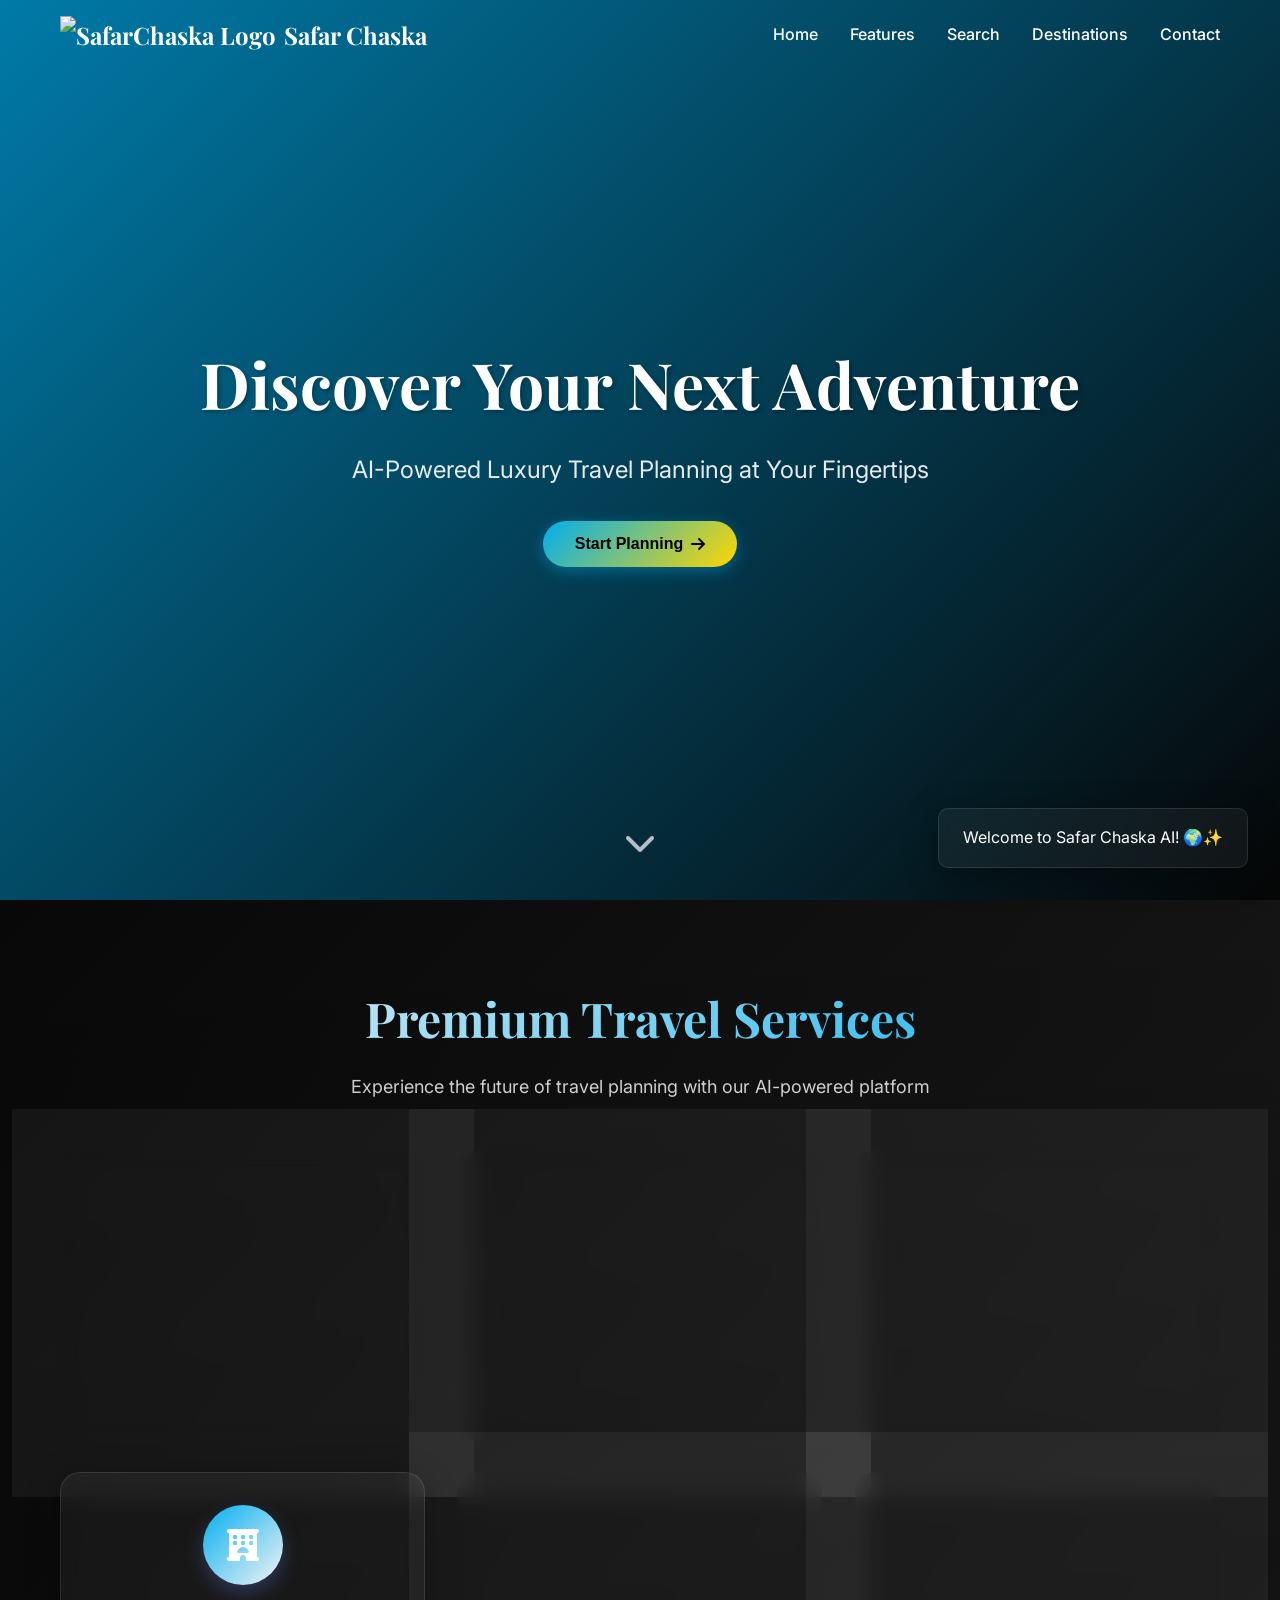
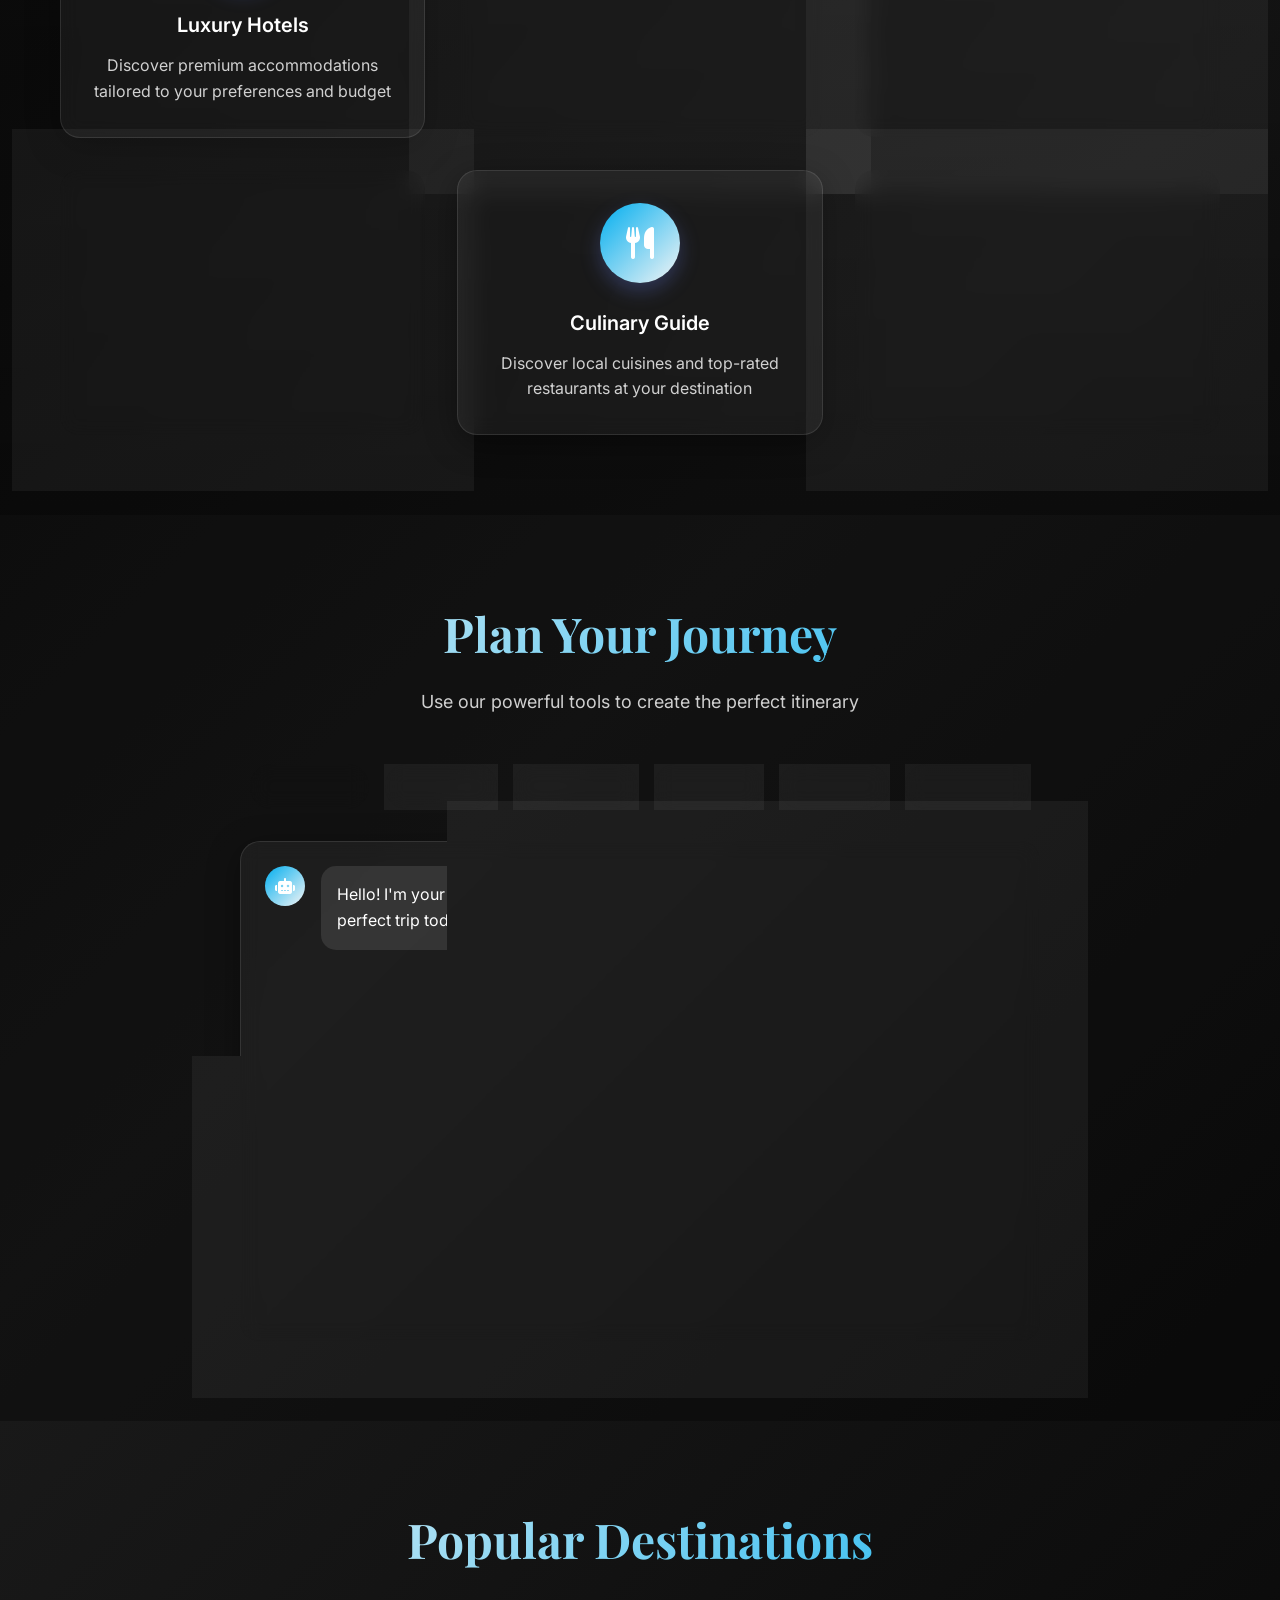
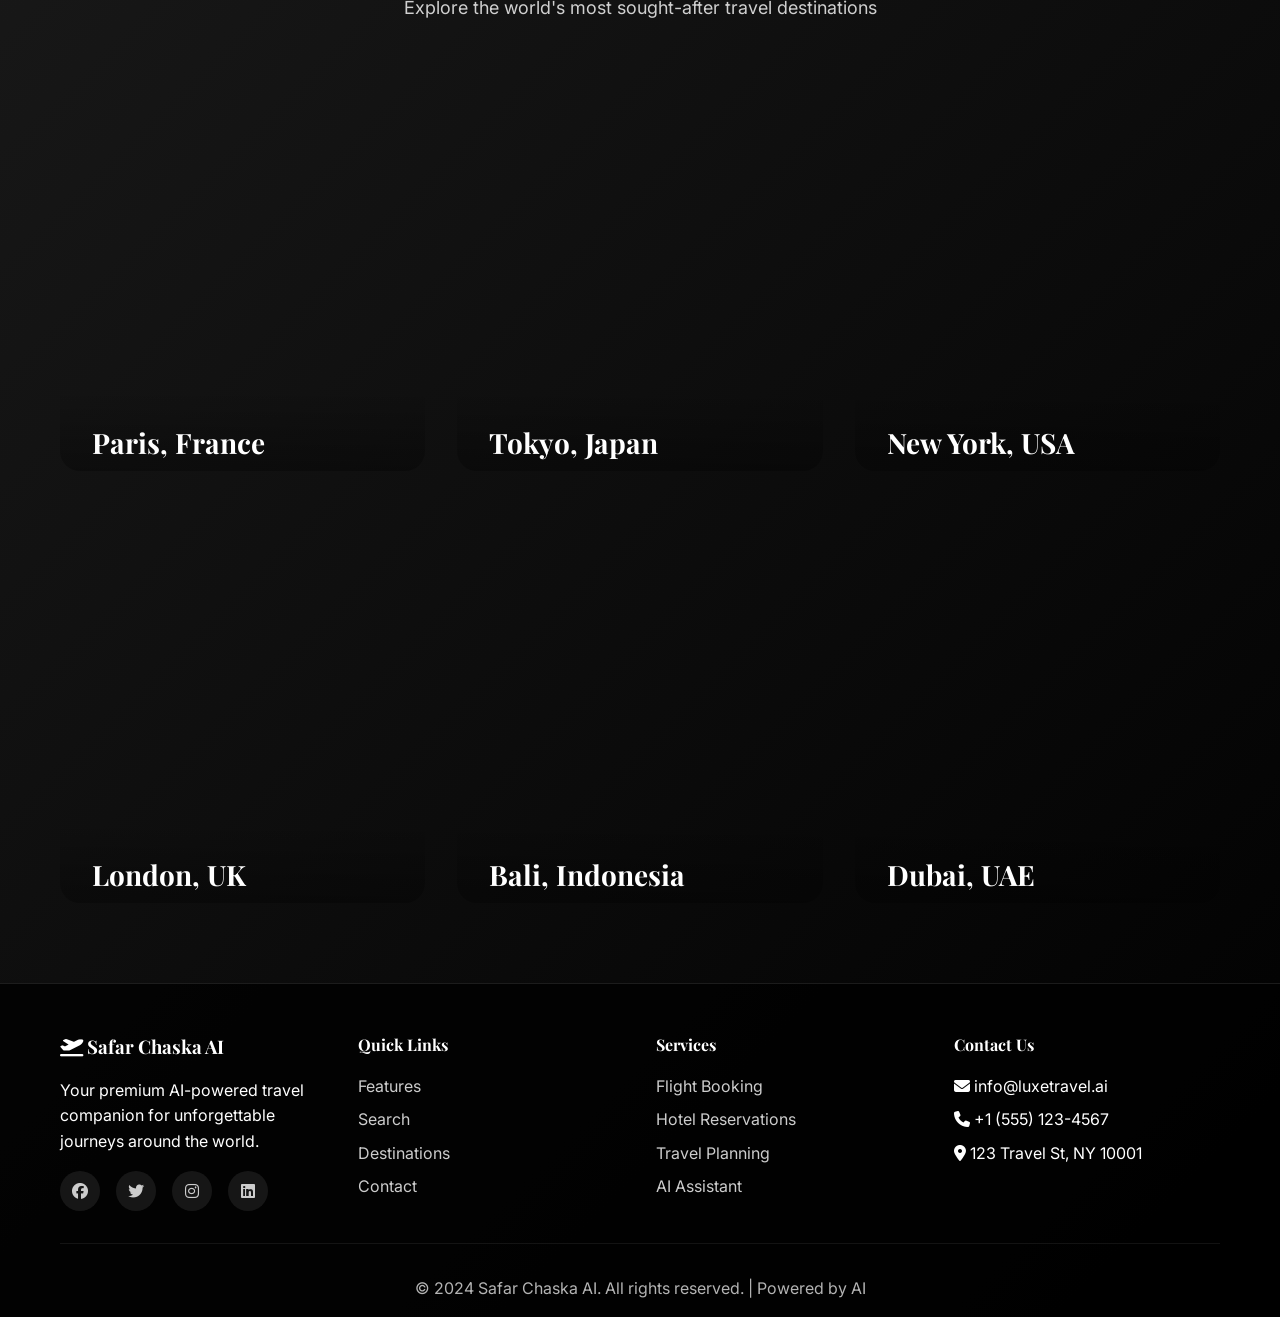
==== commit 16d1f93a: "Updated brand name to Safar Chaska and fixed logo path with text fallback" ====
--- a/index.html
+++ b/index.html
@@ -4,7 +4,7 @@
 <head>
     <meta charset="UTF-8">
     <meta name="viewport" content="width=device-width, initial-scale=1.0">
-    <title>Premium AI Travel- Premium Travel Companion</title>
+    <title>Safar Chaska- Premium Travel Companion</title>
 
     <!-- Google Fonts -->
     <link rel="preconnect" href="https://fonts.googleapis.com">
@@ -24,8 +24,8 @@
     <nav class="navbar" id="navbar">
         <div class="nav-container">
             <div class="nav-logo">
-                <i class="fas fa-plane-departure"></i>
-                <span>Premium AI Travel Companion</span>
+                <img src="/logo.png" class="responsive-logo" alt="SafarChaska Logo">
+                <span>Safar Chaska</span>
             </div>
             <ul class="nav-menu" id="navMenu">
                 <li><a href="#home" class="nav-link">Home</a></li>
@@ -432,7 +432,7 @@
         <div class="container">
             <div class="footer-content">
                 <div class="footer-section">
-                    <h3><i class="fas fa-plane-departure"></i> Premium AI Travel AI</h3>
+                    <h3><i class="fas fa-plane-departure"></i> Safar Chaska AI</h3>
                     <p>Your premium AI-powered travel companion for unforgettable journeys around the world.</p>
                     <div class="social-links">
                         <a href="#"><i class="fab fa-facebook"></i></a>
@@ -473,7 +473,7 @@
             </div>
 
             <div class="footer-bottom">
-                <p>&copy; 2024 Premium AI Travel AI. All rights reserved. | Powered by AI</p>
+                <p>&copy; 2024 Safar Chaska AI. All rights reserved. | Powered by AI</p>
             </div>
         </div>
     </footer>
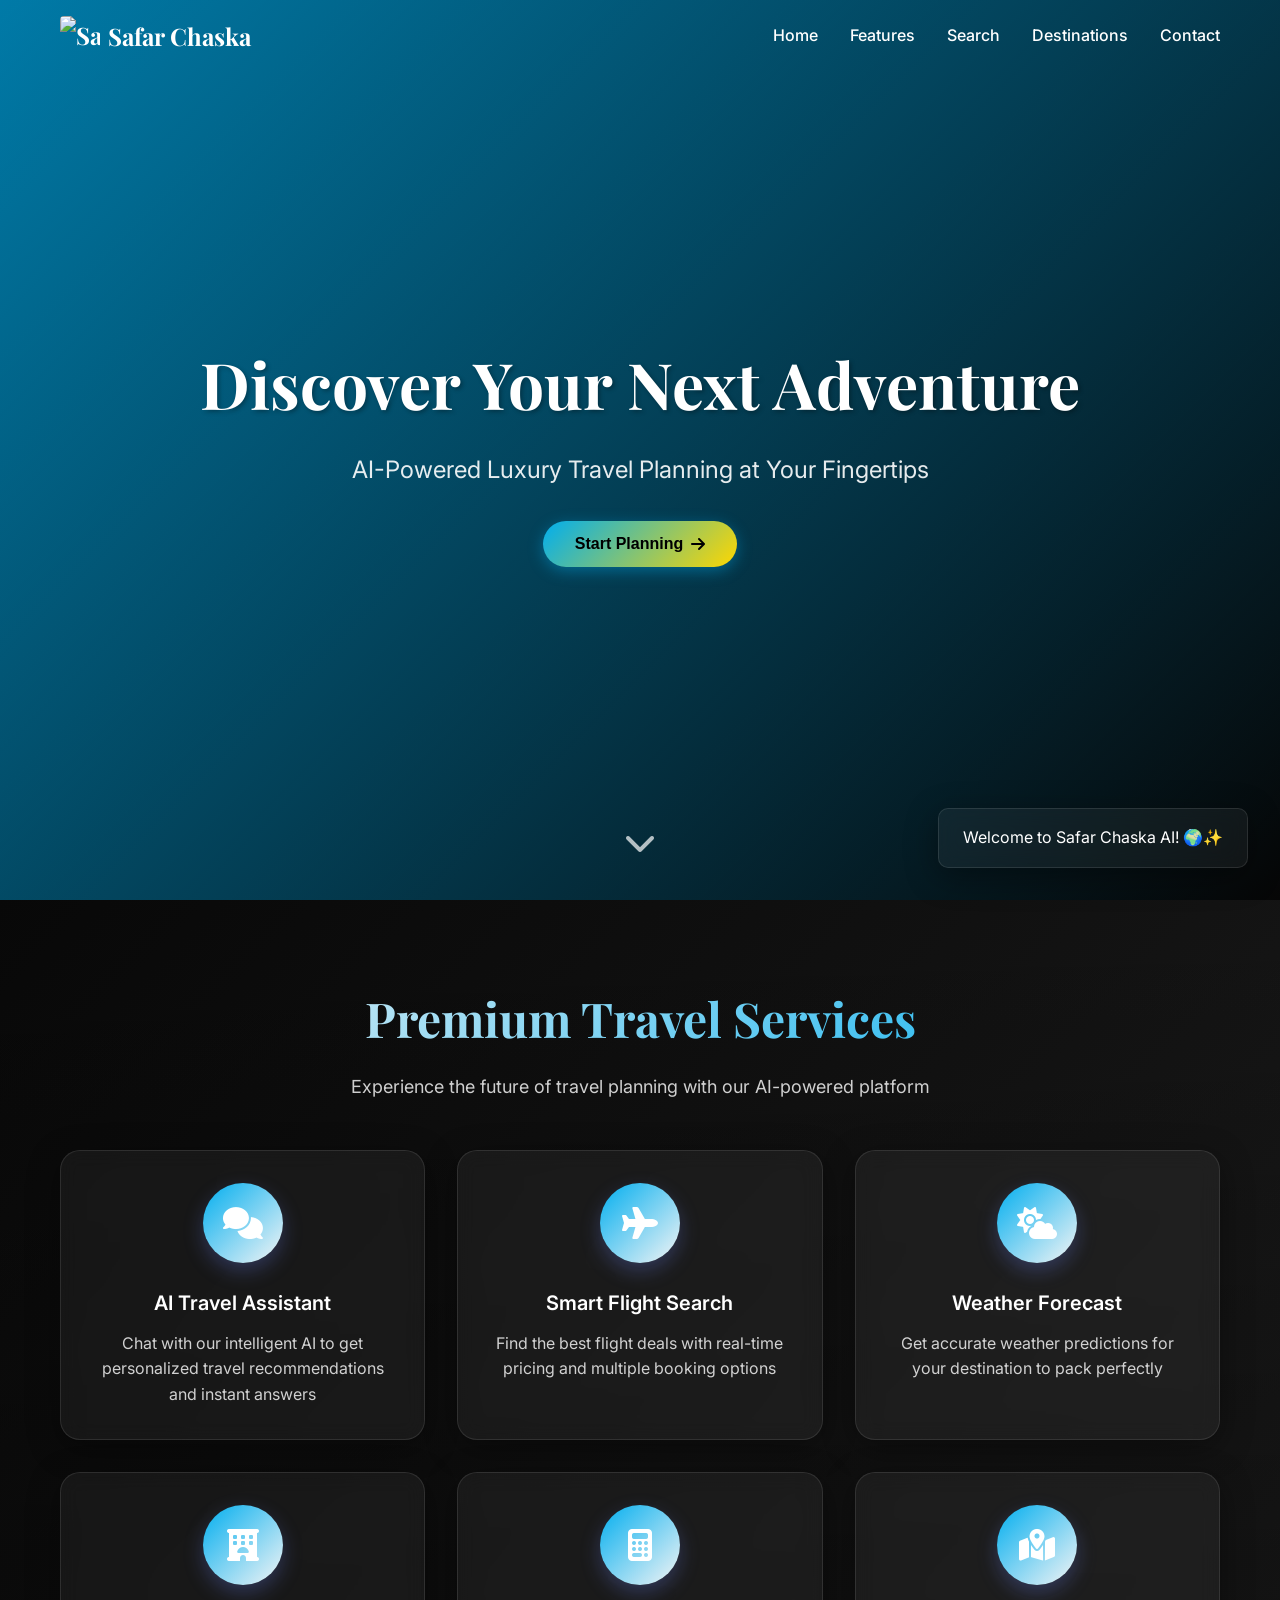
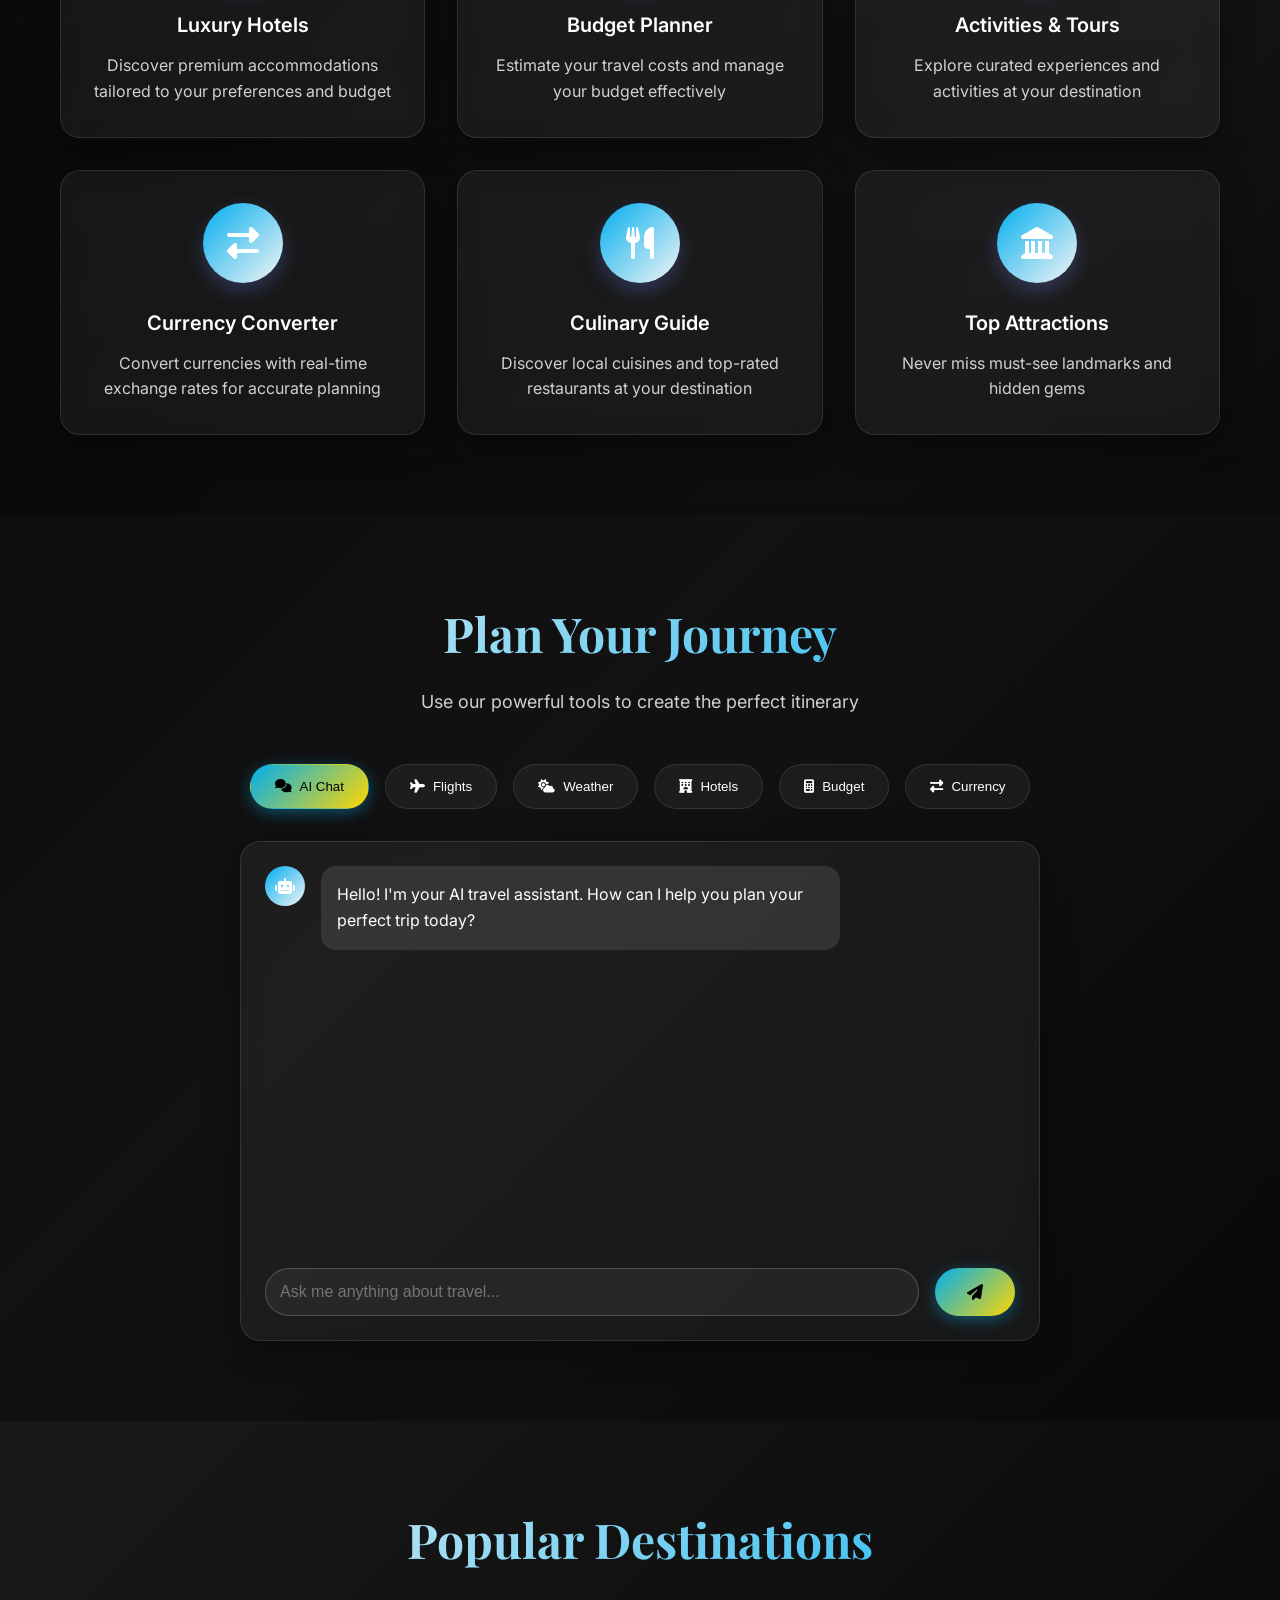
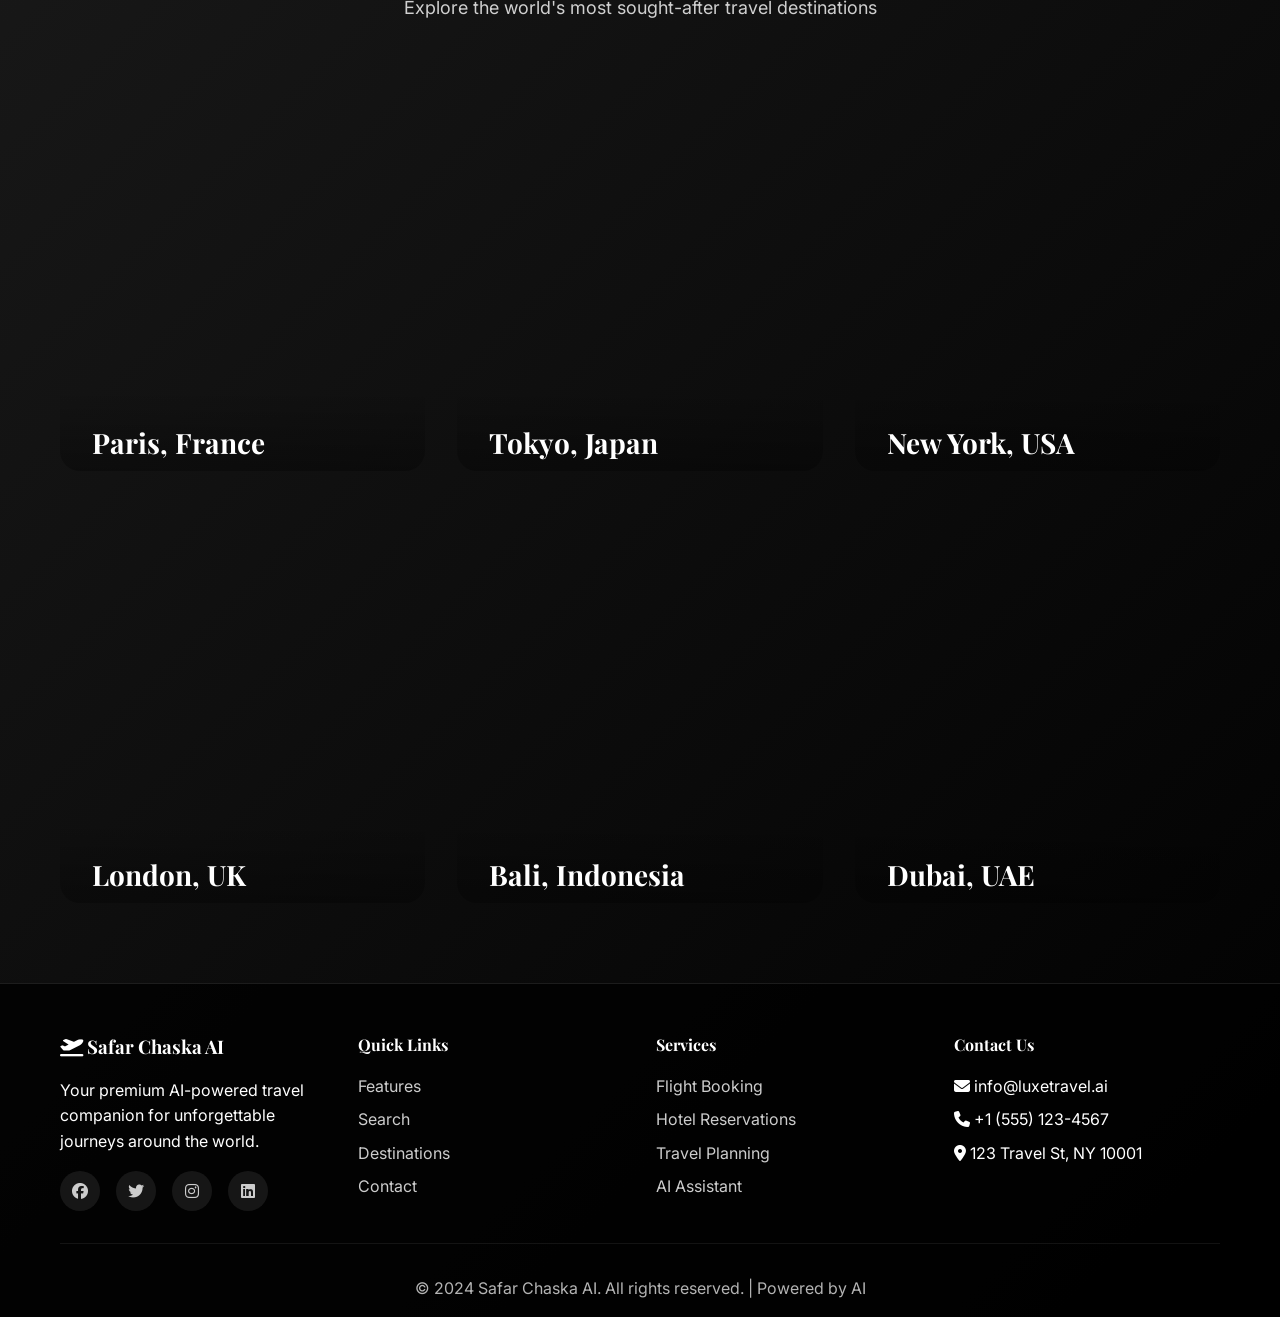
==== commit b1152b0a: "add Sarfar Chaska logo & update" ====
--- a/index.html
+++ b/index.html
@@ -4,7 +4,7 @@
 <head>
     <meta charset="UTF-8">
     <meta name="viewport" content="width=device-width, initial-scale=1.0">
-    <title>Safar Chaska- Premium Travel Companion</title>
+    <title>Safar Chaska - Premium Travel Companion</title>
 
     <!-- Google Fonts -->
     <link rel="preconnect" href="https://fonts.googleapis.com">
--- a/assets/css/styles.css
+++ b/assets/css/styles.css
@@ -82,6 +82,18 @@
     align-items: center;
     gap: 0.5rem;
     color: var(--text-light);
+    white-space: nowrap;
+}
+
+.nav-logo img,
+.responsive-logo {
+    height: 40px;
+    width: auto;
+    max-width: 40px;
+    display: block;
+    border-radius: 4px;
+    object-fit: contain;
+    flex-shrink: 0;
 }
 
 .nav-logo i {
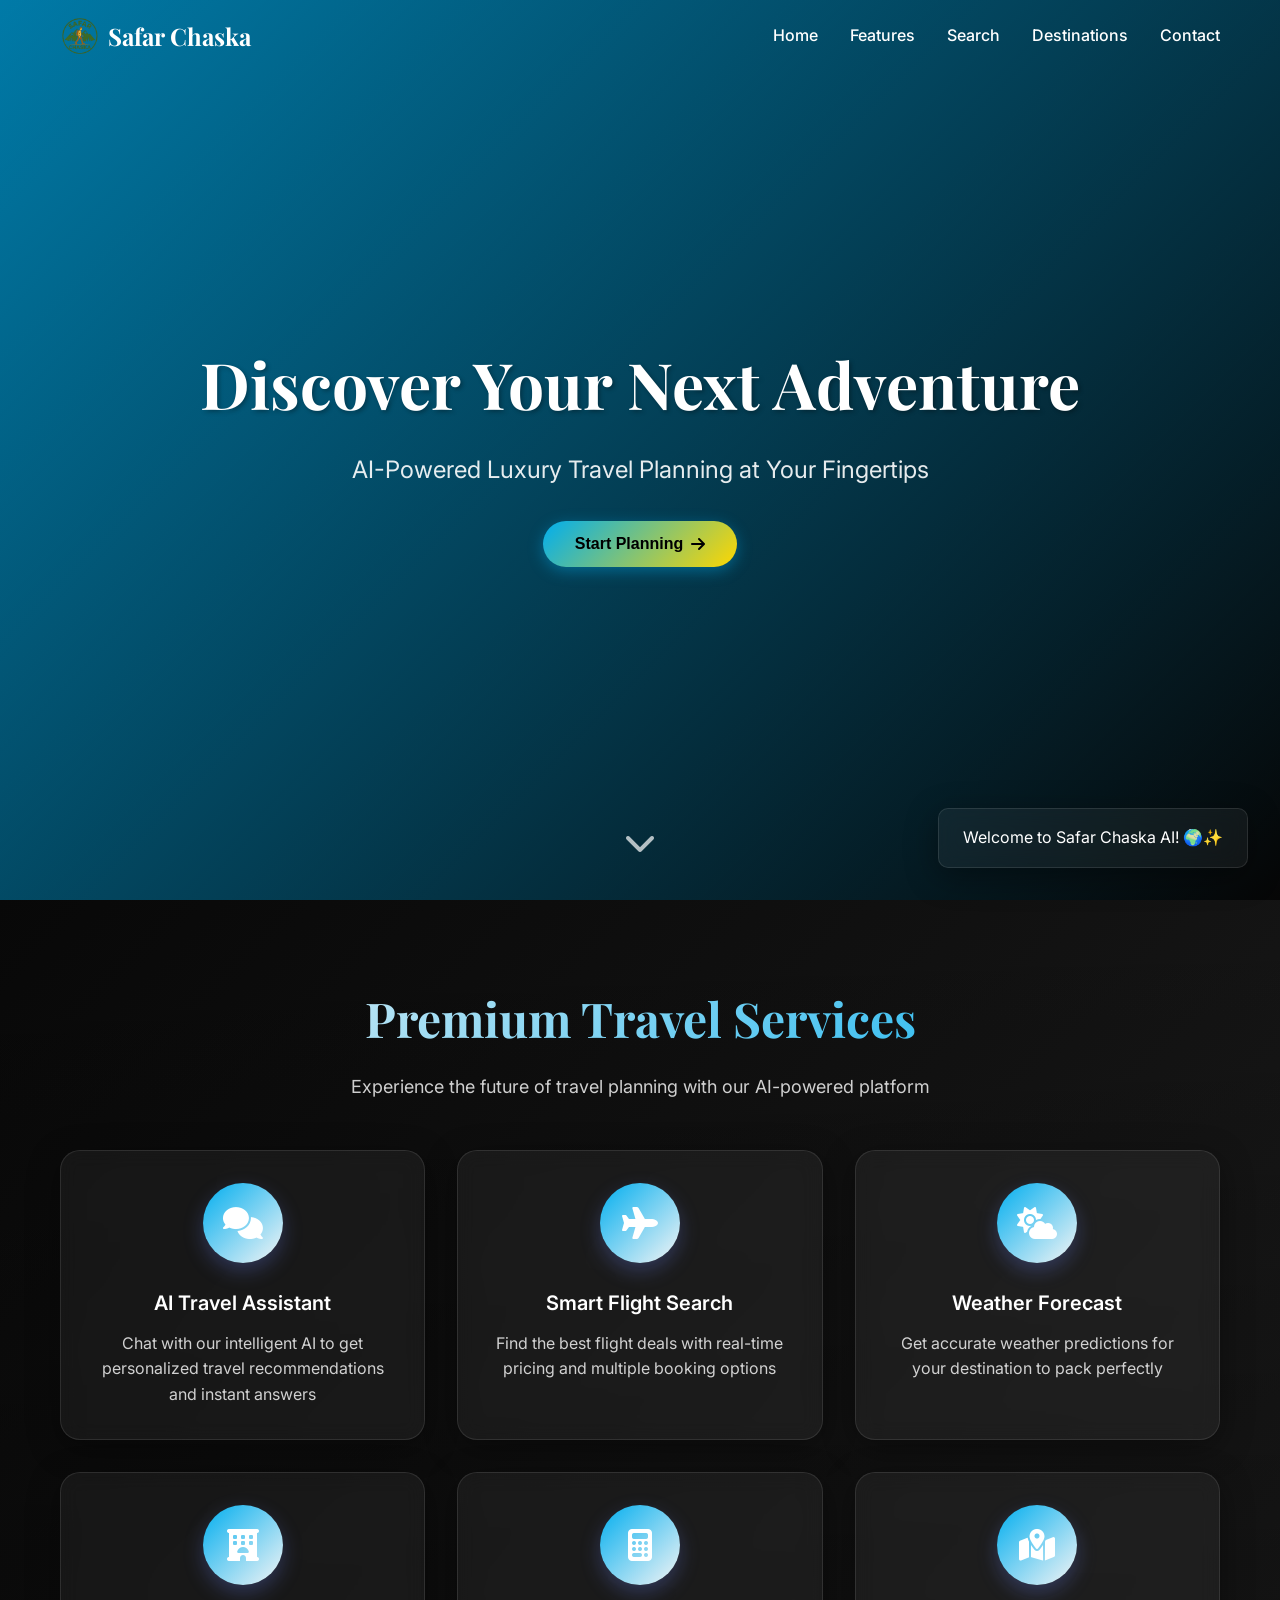
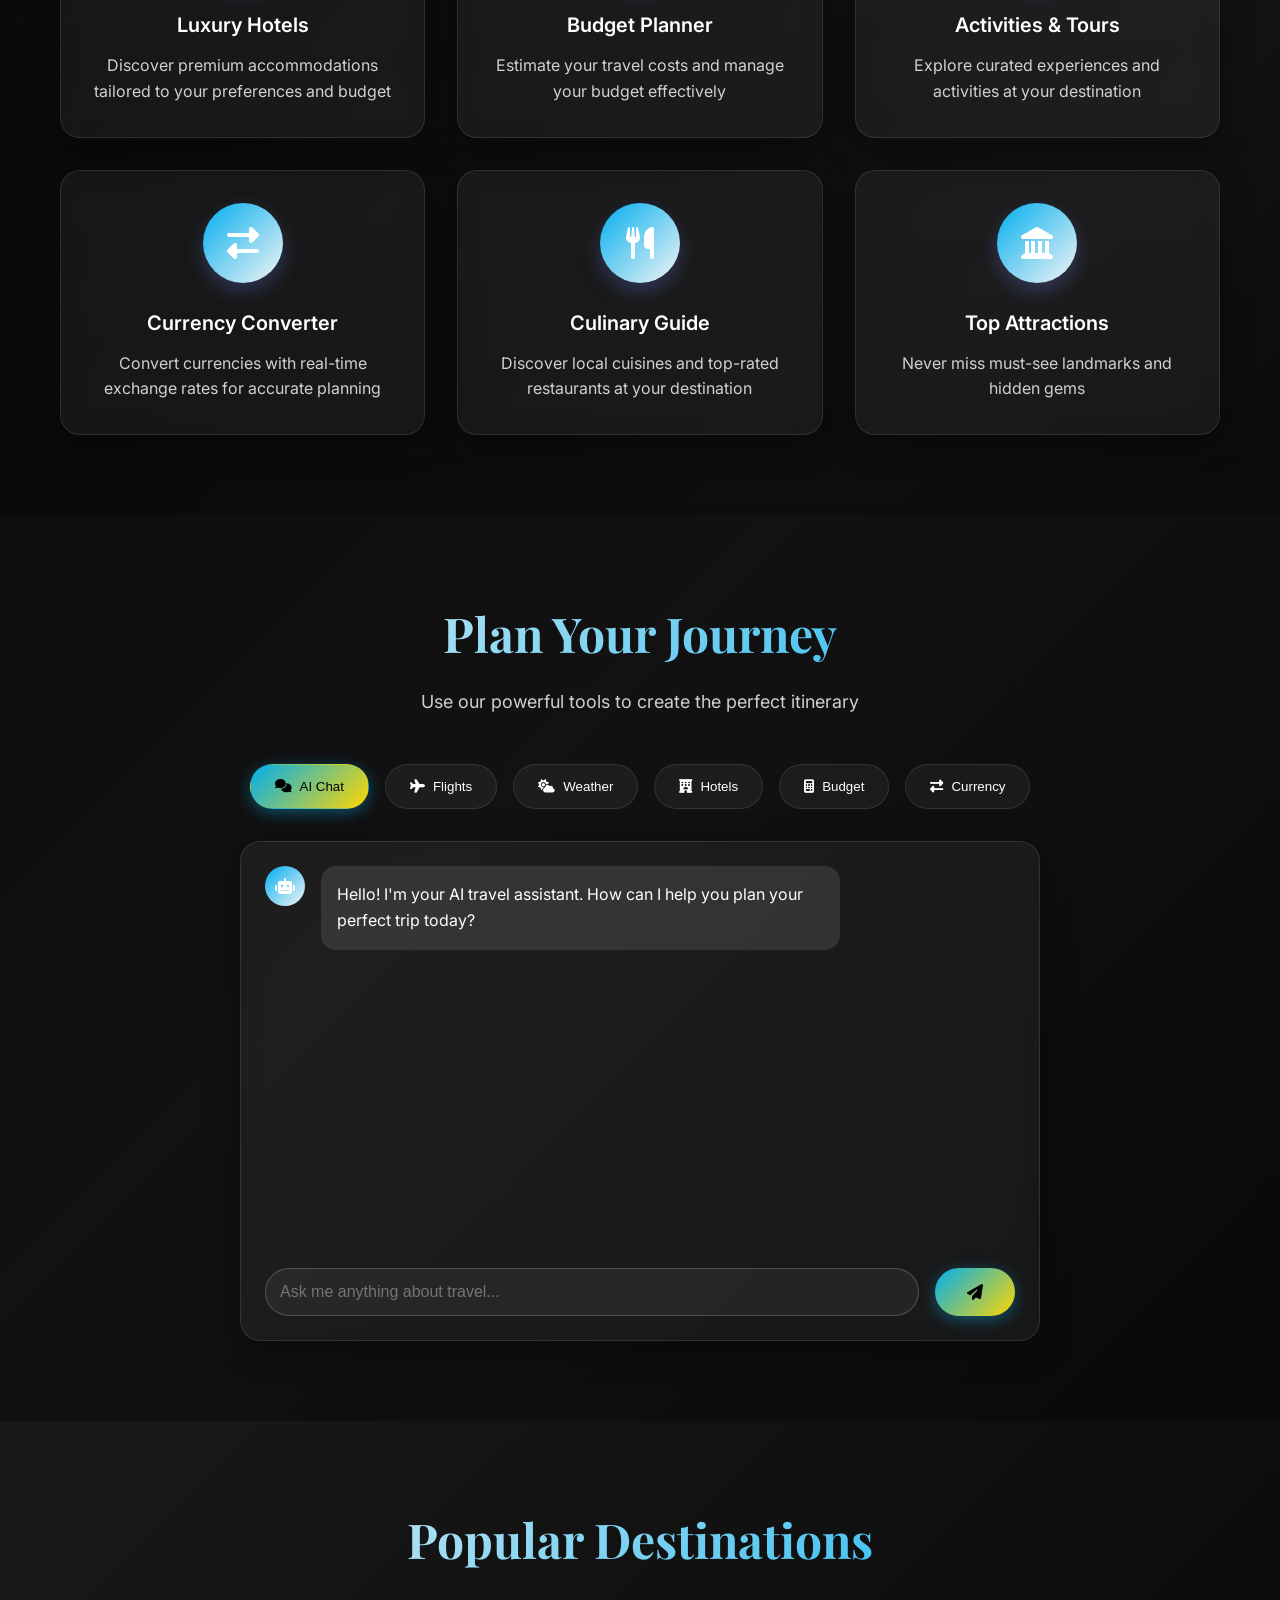
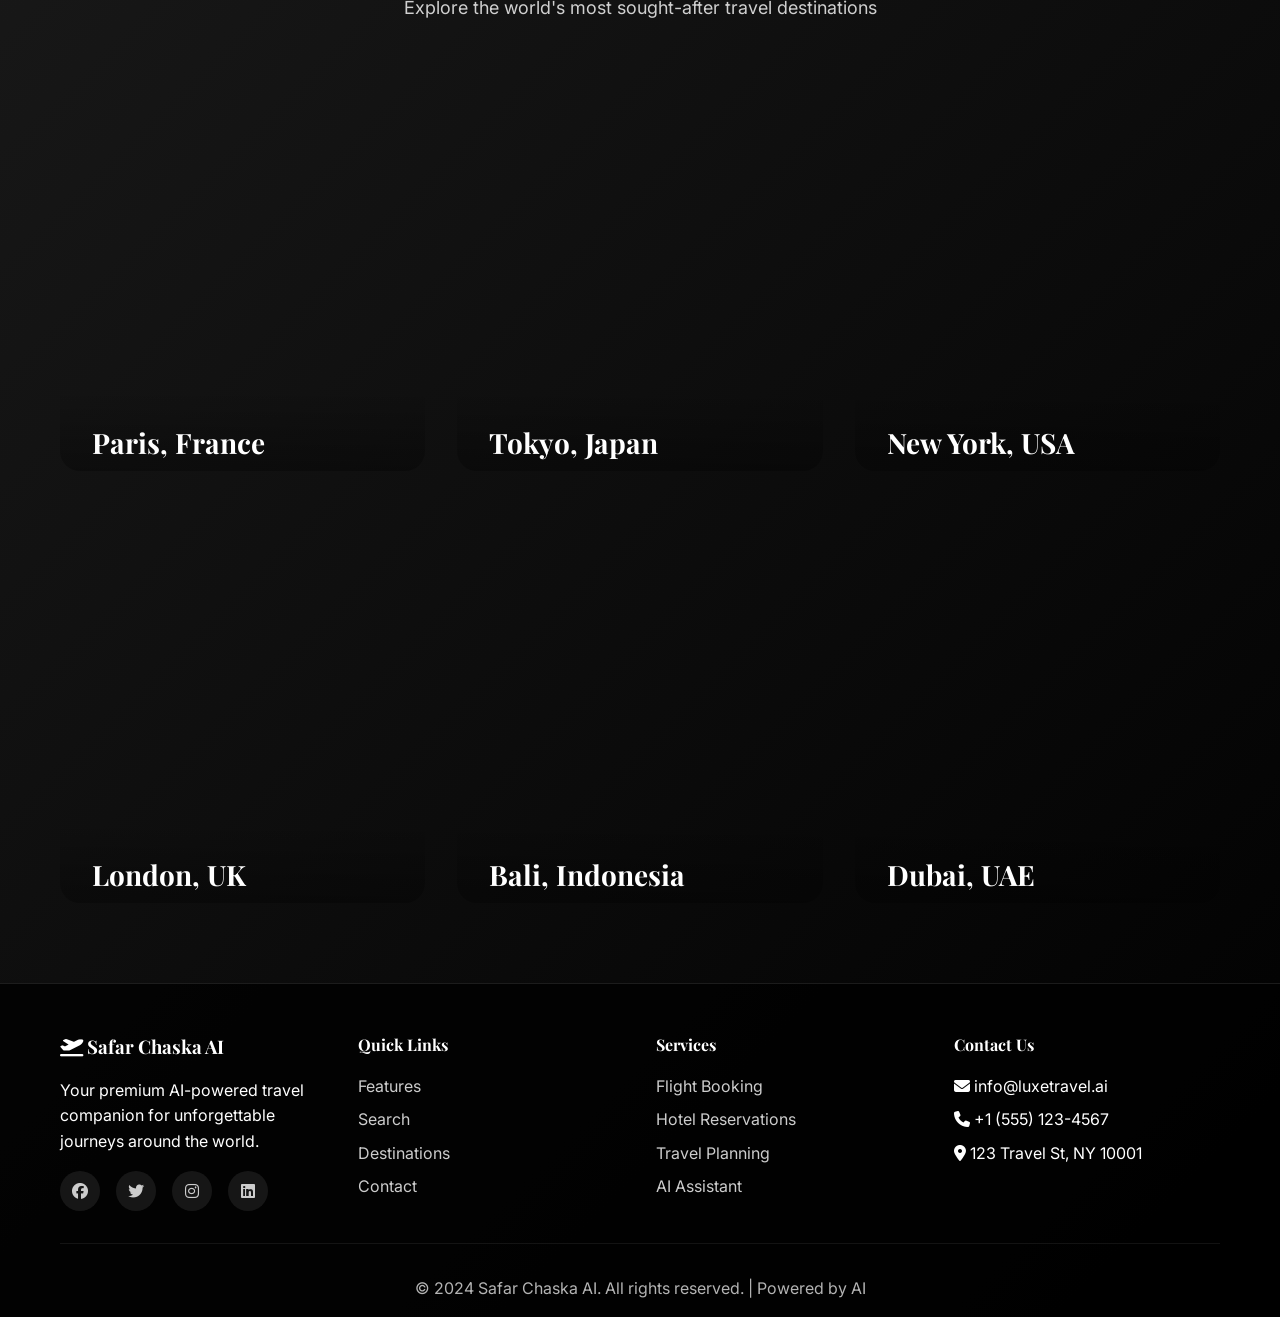
==== commit 3e1a1b73: "Fix: Update logo path to assets/logo.png" ====
--- a/index.html
+++ b/index.html
@@ -24,7 +24,7 @@
     <nav class="navbar" id="navbar">
         <div class="nav-container">
             <div class="nav-logo">
-                <img src="/logo.png" class="responsive-logo" alt="SafarChaska Logo">
+                <img src="./assets/logo.png" class="responsive-logo" alt="SafarChaska Logo">
                 <span>Safar Chaska</span>
             </div>
             <ul class="nav-menu" id="navMenu">
